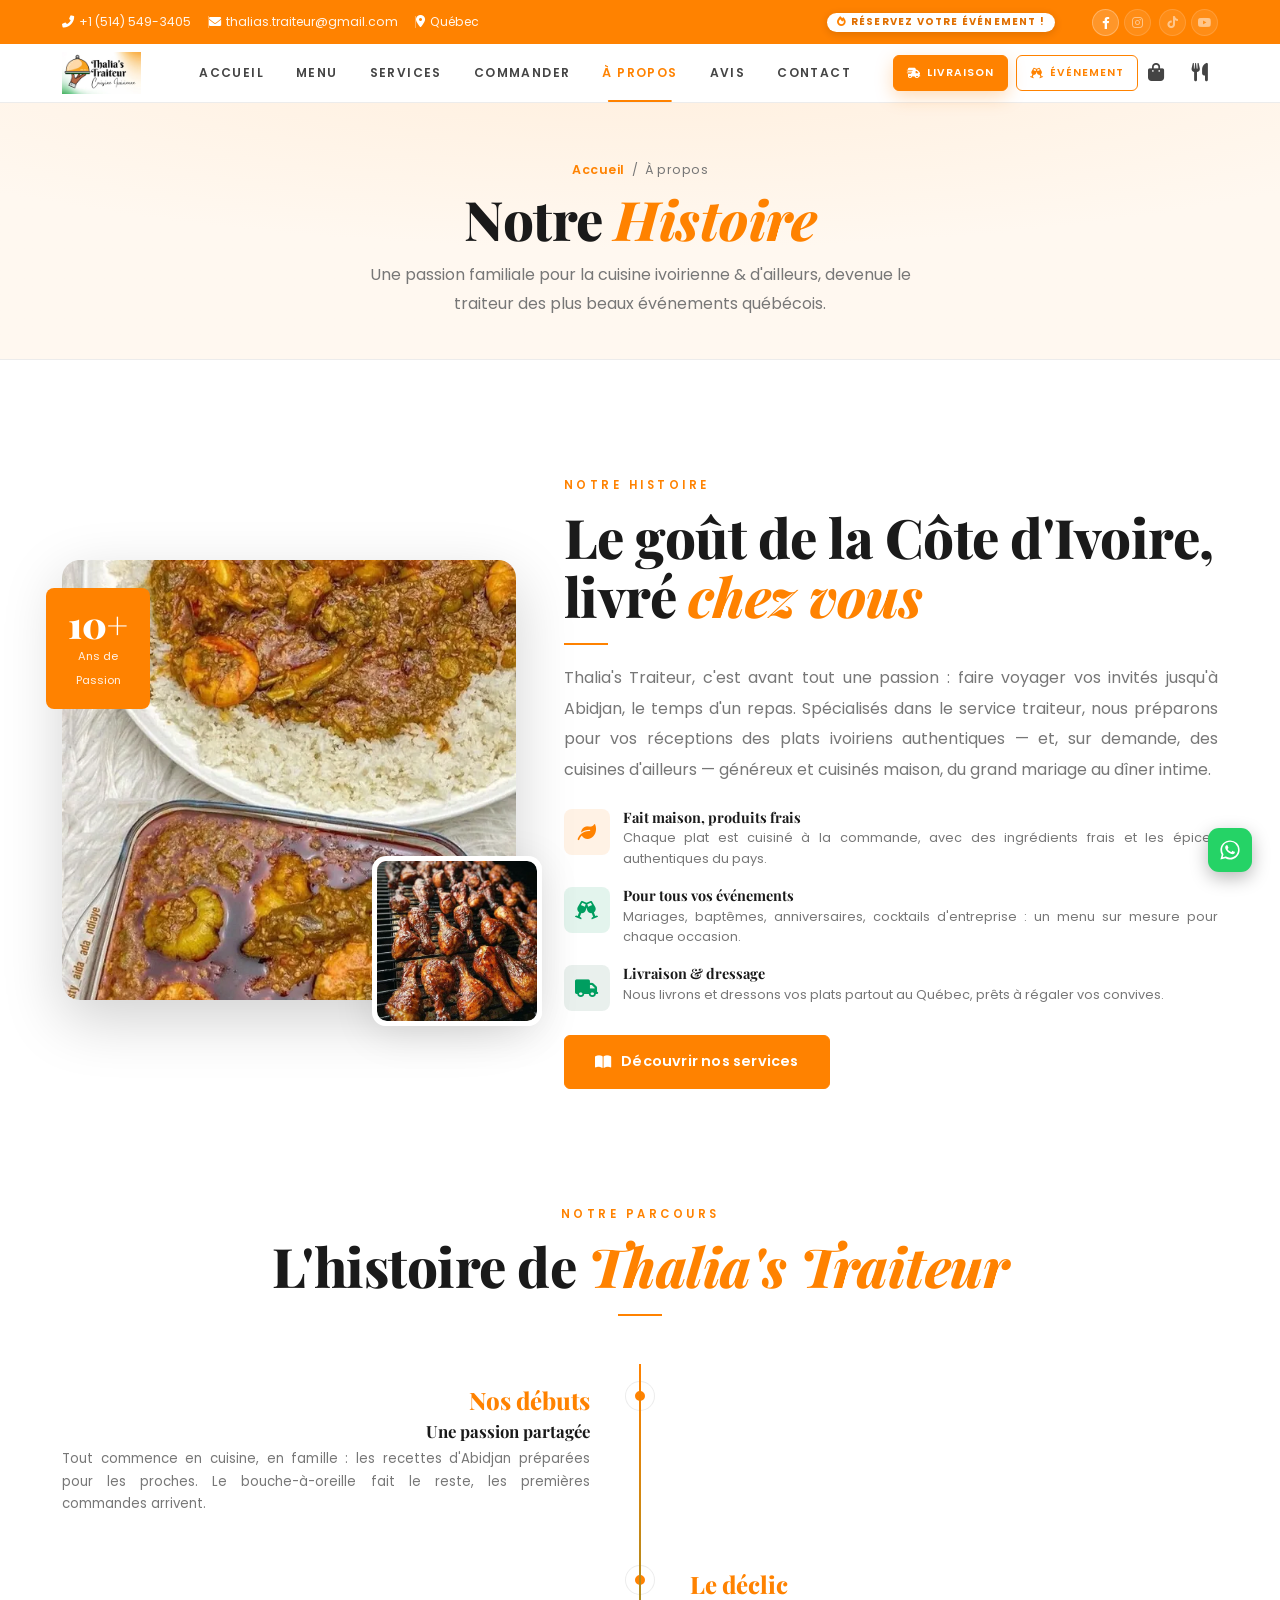
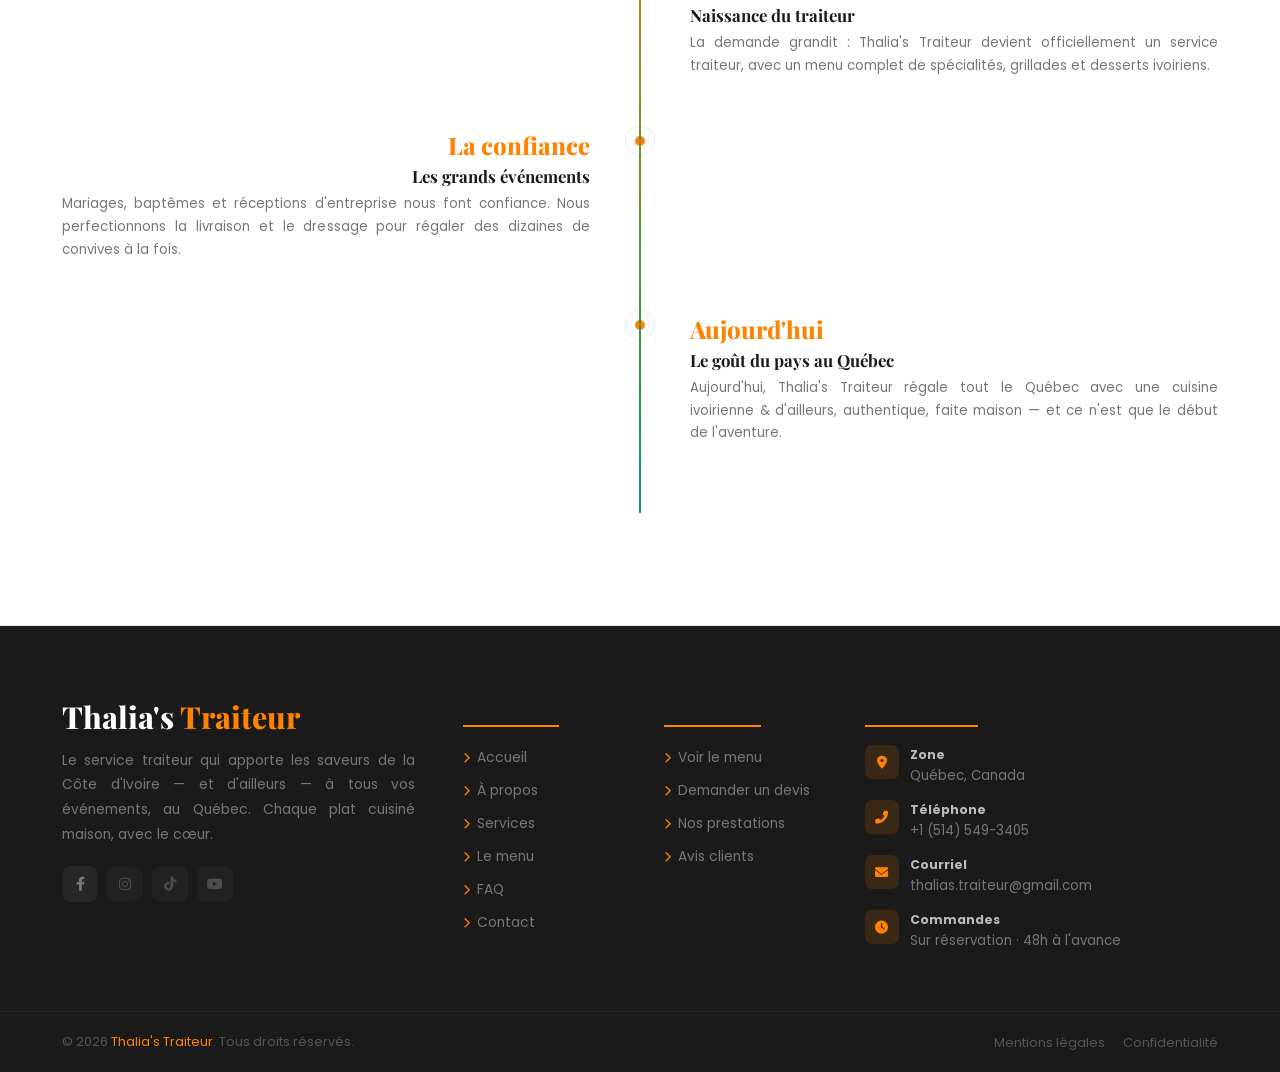
==== ThaliasTraiteur/apropos.html @ ad412814 "Initial commit: site Thalia's Traiteur Co-Authored-By: Claude Sonnet 5 <noreply@anthropic.com>" ====
<!DOCTYPE html>
<html lang="fr-CA">

<head>
   <meta charset="UTF-8">
   <meta name="viewport" content="width=device-width, initial-scale=1">
   <meta name="author" content="Thalia's Traiteur">
   <meta name="description" content="L'histoire de Thalia's Traiteur : une passion familiale pour la cuisine ivoirienne, devenue service traiteur pour les événements au Québec.">
   <title>À propos — traiteur ivoirien au Québec | Thalia's Traiteur</title>
   <link rel="canonical" href="https://dovrom.github.io/ThaliasTraiteur/apropos.html" />
   <!-- Favicon + SEO / partage — og:url, og:image et canonical sont
        générées en absolu par tools/seo.py (SITE_URL). -->
   <link rel="icon" type="image/png" href="img/favicon.png" />
   <link rel="apple-touch-icon" href="img/favicon.png" />
   <meta name="robots" content="index, follow" />
   <meta name="theme-color" content="#ff8200" />
   <meta property="og:type" content="website" />
   <meta property="og:site_name" content="Thalia's Traiteur" />
   <meta property="og:locale" content="fr_CA" />
   <meta property="og:title" content="À propos — traiteur ivoirien au Québec | Thalia's Traiteur" />
   <meta property="og:description" content="L'histoire de Thalia's Traiteur : une passion familiale pour la cuisine ivoirienne, devenue service traiteur pour les événements au Québec." />
   <meta property="og:image" content="https://dovrom.github.io/ThaliasTraiteur/img/banner-img.webp" />
   <meta property="og:url" content="https://dovrom.github.io/ThaliasTraiteur/apropos.html" />
   <meta name="twitter:card" content="summary_large_image" />
   <meta name="twitter:title" content="À propos — traiteur ivoirien au Québec | Thalia's Traiteur" />
   <meta name="twitter:description" content="L'histoire de Thalia's Traiteur : une passion familiale pour la cuisine ivoirienne, devenue service traiteur pour les événements au Québec." />
   <meta name="twitter:image" content="https://dovrom.github.io/ThaliasTraiteur/img/banner-img.webp" />

   <script>(function(){try{var t=localStorage.getItem("tt-theme");if(t)document.documentElement.setAttribute("data-theme",t);}catch(e){}})();</script>
   <link rel="preconnect" href="https://fonts.googleapis.com" />
   <link rel="preconnect" href="https://fonts.gstatic.com" crossorigin />
   <link href="https://fonts.googleapis.com/css2?family=Playfair+Display:wght@400;700;900&family=Poppins:wght@300;400;500;600;700&family=Dancing+Script:wght@700&display=swap" rel="stylesheet" />
   <link href="css/bootstrap.min.css" rel="stylesheet" />
   <link rel="stylesheet" href="css/all.min.css?v=3919fcba" />
   <link rel="stylesheet" href="css/style.css" />
   <link rel="stylesheet" href="css/redesign.css" />
   <link rel="stylesheet" href="css/excellence.css" />
   <link rel="stylesheet" href="css/sweetalert2.min.css" />
</head>

<body>
   <div id="topbar">
      <div class="container">
         <div class="d-flex justify-content-between align-items-center flex-wrap gap-2">
            <div class="top-contact d-flex flex-wrap">
               <span><i class="fas fa-phone-alt"></i><a href="tel:+15145493405" class="tt-tel">+1 (514) 549-3405</a></span>
               <span><i class="fas fa-envelope"></i>thalias.traiteur@gmail.com</span>
               <span><i class="fas fa-map-marker-alt"></i>Québec</span>
            </div>
            <div class="d-flex align-items-center gap-3">
               <span class="ttag"><i class="fas fa-fire me-1"></i>Réservez votre événement !</span>
               <div class="tsoc">
                  <a href="https://www.facebook.com/Thaliastraiteur" target="_blank" rel="noopener"><i class="fab fa-facebook-f"></i></a><a href="#" class="soc-soon" title="Bientôt" onclick="return false;"><i class="fab fa-instagram"></i></a>
                  <a href="#" class="soc-soon" title="Bientôt" onclick="return false;"><i class="fab fa-tiktok"></i></a><a href="#" class="soc-soon" title="Bientôt" onclick="return false;"><i class="fab fa-youtube"></i></a>
               </div>
            </div>
         </div>
      </div>
   </div>
   <nav class="navbar navbar-expand-lg" id="nav">
      <div class="container">
         <a class="navbar-brand" href="index.html">
            <img decoding="async" fetchpriority="high" src="img/logo.webp" alt="Thalia's Traiteur - Cuisine ivoirienne & du monde" class="blogo-img" />
         </a>
         <div class="nav-actions d-flex align-items-center gap-2 order-lg-last">
            <button class="tt-cart-btn" data-cart-toggle type="button" title="Mon panier" aria-label="Mon panier"><i class="fas fa-shopping-bag"></i><span class="tt-cart-count">0</span></button>
            <button id="themeToggle" class="tt-theme-btn" type="button" title="Changer de thème" aria-label="Changer de thème"><i class="fas fa-palette"></i></button>
            <button class="navbar-toggler border-0 d-lg-none" type="button" data-bs-toggle="collapse" data-bs-target="#navmenu" aria-label="Ouvrir le menu"><i class="fas fa-bars"></i></button>
         </div>
         <div class="collapse navbar-collapse order-lg-2" id="navmenu">
            <ul class="navbar-nav mx-auto">
               <li class="nav-item"><a class="nav-link" href="index.html#hero">Accueil</a></li>
               <li class="nav-item"><a class="nav-link" href="menu.html">Menu</a></li>
               <li class="nav-item"><a class="nav-link" href="services.html">Services</a></li>
               <li class="nav-item"><a class="nav-link" href="commander.html">Commander</a></li>
               <li class="nav-item"><a class="nav-link active" href="apropos.html">À propos</a></li>
               <li class="nav-item"><a class="nav-link" href="avis.html">Avis</a></li>
               <li class="nav-item"><a class="nav-link" href="contact.html">Contact</a></li>
            </ul>
            <div class="nav-orders">
               <a href="menu.html" class="nav-ord nav-ord--liv" data-set-order="livraison" title="Commander pour livraison"><i class="fas fa-truck-fast"></i>Livraison</a>
               <a href="menu.html" class="nav-ord nav-ord--evt" data-set-order="evenement" title="Commander pour un événement"><i class="fas fa-champagne-glasses"></i>Événement</a>
            </div>
         </div>
      </div>
   </nav>

   <section class="pagehero"><div class="container"><div class="crumb"><a href="index.html">Accueil</a> &nbsp;/&nbsp; À propos</div><h1>Notre <span>Histoire</span></h1><p>Une passion familiale pour la cuisine ivoirienne & d'ailleurs, devenue le traiteur des plus beaux événements québécois.</p></div></section>

   <section>
      <div class="container">
         <div class="row align-items-center g-5">
            <div class="col-lg-5">
               <div class="astack">
                  <div class="aexp"><span class="anum">10+</span><small>Ans de<br />Passion</small></div>
                  <div class="amain"><img loading="lazy" decoding="async" src="img/about1.webp" alt="Thalia's Traiteur" /></div>
                  <div class="asm"><img loading="lazy" decoding="async" src="img/about2.webp" alt="" /></div>
               </div>
            </div>
            <div class="col-lg-7">
               <span class="slbl">Notre Histoire</span>
               <h2 class="stitle text-start">Le goût de la Côte d'Ivoire,<br />livré <span>chez vous</span></h2>
               <div class="sline lft"></div>
               <p class="sdesc mb-4">Thalia's Traiteur, c'est avant tout une passion : faire voyager vos invités jusqu'à Abidjan, le temps d'un repas. Spécialisés dans le service traiteur, nous préparons pour vos réceptions des plats ivoiriens authentiques — et, sur demande, des cuisines d'ailleurs — généreux et cuisinés maison, du grand mariage au dîner intime.</p>
               <div class="mb-4">
                  <div class="fti"><div class="ftico r"><i class="fas fa-leaf"></i></div><div><h6>Fait maison, produits frais</h6><p>Chaque plat est cuisiné à la commande, avec des ingrédients frais et les épices authentiques du pays.</p></div></div>
                  <div class="fti"><div class="ftico y"><i class="fas fa-champagne-glasses"></i></div><div><h6>Pour tous vos événements</h6><p>Mariages, baptêmes, anniversaires, cocktails d'entreprise : un menu sur mesure pour chaque occasion.</p></div></div>
                  <div class="fti"><div class="ftico g"><i class="fas fa-truck"></i></div><div><h6>Livraison & dressage</h6><p>Nous livrons et dressons vos plats partout au Québec, prêts à régaler vos convives.</p></div></div>
               </div>
               <a href="services.html" class="btn-red"><i class="fas fa-book-open"></i>Découvrir nos services</a>
            </div>
         </div>
      </div>
   </section>
   <section style="padding-top:0;">
      <div class="container">
         <div class="text-center mb-5"><span class="slbl">Notre Parcours</span><h2 class="stitle">L'histoire de <span>Thalia's Traiteur</span></h2><div class="sline"></div></div>
         <div class="timeline">
            <div class="tli">
               <div class="tl-left"><div class="tlyear">Nos débuts</div><h5>Une passion partagée</h5><p>Tout commence en cuisine, en famille : les recettes d'Abidjan préparées pour les proches. Le bouche-à-oreille fait le reste, les premières commandes arrivent.</p></div>
               <div class="tl-center"><div class="tldot"></div></div>
               <div class="tl-right"><div class="tlyear">Nos débuts</div><h5>Une passion partagée</h5><p>Tout commence en cuisine, en famille : les recettes d'Abidjan préparées pour les proches. Le bouche-à-oreille fait le reste, les premières commandes arrivent.</p></div>
            </div>
            <div class="tli">
               <div class="tl-left"><div class="tlyear">Le déclic</div><h5>Naissance du traiteur</h5><p>La demande grandit : Thalia's Traiteur devient officiellement un service traiteur, avec un menu complet de spécialités, grillades et desserts ivoiriens.</p></div>
               <div class="tl-center"><div class="tldot"></div></div>
               <div class="tl-right"><div class="tlyear">Le déclic</div><h5>Naissance du traiteur</h5><p>La demande grandit : Thalia's Traiteur devient officiellement un service traiteur, avec un menu complet de spécialités, grillades et desserts ivoiriens.</p></div>
            </div>
            <div class="tli">
               <div class="tl-left"><div class="tlyear">La confiance</div><h5>Les grands événements</h5><p>Mariages, baptêmes et réceptions d'entreprise nous font confiance. Nous perfectionnons la livraison et le dressage pour régaler des dizaines de convives à la fois.</p></div>
               <div class="tl-center"><div class="tldot"></div></div>
               <div class="tl-right"><div class="tlyear">La confiance</div><h5>Les grands événements</h5><p>Mariages, baptêmes et réceptions d'entreprise nous font confiance. Nous perfectionnons la livraison et le dressage pour régaler des dizaines de convives à la fois.</p></div>
            </div>
            <div class="tli">
               <div class="tl-left"><div class="tlyear">Aujourd'hui</div><h5>Le goût du pays au Québec</h5><p>Aujourd'hui, Thalia's Traiteur régale tout le Québec avec une cuisine ivoirienne & d'ailleurs, authentique, faite maison — et ce n'est que le début de l'aventure.</p></div>
               <div class="tl-center"><div class="tldot"></div></div>
               <div class="tl-right"><div class="tlyear">Aujourd'hui</div><h5>Le goût du pays au Québec</h5><p>Aujourd'hui, Thalia's Traiteur régale tout le Québec avec une cuisine ivoirienne & d'ailleurs, authentique, faite maison — et ce n'est que le début de l'aventure.</p></div>
            </div>
         </div>
      </div>
   </section>


   <footer>
      <div class="container">
         <div class="row g-5">
            <div class="col-lg-4">
               <div class="fnm">Thalia's<span> Traiteur</span></div>
               <p class="fdesc">Le service traiteur qui apporte les saveurs de la Côte d'Ivoire &mdash; et d'ailleurs &mdash; à tous vos événements, au Québec. Chaque plat cuisiné maison, avec le cœur.</p>
               <div class="fsoc">
                  <a href="https://www.facebook.com/Thaliastraiteur" target="_blank" rel="noopener"><i class="fab fa-facebook-f"></i></a>
                  <a href="#" class="soc-soon" title="Bientôt" onclick="return false;"><i class="fab fa-instagram"></i></a>
                  <a href="#" class="soc-soon" title="Bientôt" onclick="return false;"><i class="fab fa-tiktok"></i></a>
                  <a href="#" class="soc-soon" title="Bientôt" onclick="return false;"><i class="fab fa-youtube"></i></a>
               </div>
            </div>
            <div class="col-sm-6 col-lg-2">
               <div class="ftit">Navigation</div>
               <ul class="flinks ps-0">
                  <li><a href="index.html"><i class="fas fa-chevron-right"></i>Accueil</a></li>
                  <li><a href="apropos.html"><i class="fas fa-chevron-right"></i>À propos</a></li>
                  <li><a href="services.html"><i class="fas fa-chevron-right"></i>Services</a></li>
                  <li><a href="menu.html"><i class="fas fa-chevron-right"></i>Le menu</a></li>
                  <li><a href="faq.html"><i class="fas fa-chevron-right"></i>FAQ</a></li>
                  <li><a href="contact.html"><i class="fas fa-chevron-right"></i>Contact</a></li>
               </ul>
            </div>
            <div class="col-sm-6 col-lg-2">
               <div class="ftit">Commander</div>
               <ul class="flinks ps-0">
                  <li><a href="menu.html"><i class="fas fa-chevron-right"></i>Voir le menu</a></li>
                  <li><a href="commander.html"><i class="fas fa-chevron-right"></i>Demander un devis</a></li>
                  <li><a href="services.html"><i class="fas fa-chevron-right"></i>Nos prestations</a></li>
                  <li><a href="avis.html"><i class="fas fa-chevron-right"></i>Avis clients</a></li>
               </ul>
            </div>
            <div class="col-lg-4">
               <div class="ftit">Nous joindre</div>
               <div class="fci"><div class="fciico"><i class="fas fa-map-marker-alt"></i></div><div class="fciinfo"><strong>Zone</strong>Québec, Canada</div></div>
               <div class="fci"><div class="fciico"><i class="fas fa-phone-alt"></i></div><div class="fciinfo"><strong>Téléphone</strong><a href="tel:+15145493405" class="tt-tel">+1 (514) 549-3405</a></div></div>
               <div class="fci"><div class="fciico"><i class="fas fa-envelope"></i></div><div class="fciinfo"><strong>Courriel</strong>thalias.traiteur@gmail.com</div></div>
               <div class="fci"><div class="fciico"><i class="fas fa-clock"></i></div><div class="fciinfo"><strong>Commandes</strong>Sur réservation · 48h à l'avance</div></div>
            </div>
         </div>
      </div>
      <div class="fbot">
         <div class="container">
            <div class="d-flex justify-content-between align-items-center flex-wrap gap-2">
               <p>&copy; 2026 <span>Thalia's Traiteur</span>. Tous droits réservés.</p>
               <div><a href="mentions-legales.html">Mentions légales</a><a href="confidentialite.html">Confidentialité</a><!-- <a href="credits.html">Crédits photos</a> --></div>
            </div>
         </div>
      </div>
   </footer>

   <script src="js/config.js"></script>
   <script src="js/tt-mail.js"></script>
   <script src="js/analytics.js"></script>
   <script src="js/tt-widgets.js"></script>
   <script src="js/sweetalert2.min.js"></script>
   <script src="js/tt-alerts.js"></script>
   <script src="js/jquery-3.7.1.min.js"></script>
   <script src="js/bootstrap.bundle.min.js"></script>
   <script src="js/order-type.js"></script>
   <script src="js/cart.js"></script>
   <script src="js/theme-switch.js"></script>
   <button id="btt" onclick="window.scrollTo({top:0,behavior:'smooth'})" aria-label="Haut de page" title="Haut de page"><i class="fas fa-chevron-up"></i></button>
   <script>(function(){var b=document.getElementById("btt");if(b)window.addEventListener("scroll",function(){b.classList.toggle("show",window.scrollY>300);});})();</script>
</body>

</html>
---- ThaliasTraiteur/css/all.min.css ----
/* FontAwesome — subset auto-généré par tools/fa-subset.py (NE PAS éditer à la main) */
@font-face{font-family:"Font Awesome 6 Pro";font-style:normal;font-weight:900;font-display:swap;src:url(../webfonts/fa-solid-900.subset.woff2?v=3919fcba) format("woff2")}
@font-face{font-family:"Font Awesome 6 Pro";font-style:normal;font-weight:400;font-display:swap;src:url(../webfonts/fa-regular-400.subset.woff2?v=3919fcba) format("woff2")}
@font-face{font-family:"Font Awesome 6 Brands";font-style:normal;font-weight:400;font-display:swap;src:url(../webfonts/fa-brands-400.subset.woff2?v=3919fcba) format("woff2")}
.fa,.fas,.far,.fab,.fa-solid,.fa-regular,.fa-brands{-moz-osx-font-smoothing:grayscale;-webkit-font-smoothing:antialiased;display:var(--fa-display,inline-block);font-style:normal;font-variant:normal;line-height:1;text-rendering:auto}
.fas,.fa-solid{font-family:"Font Awesome 6 Pro";font-weight:900}
.far,.fa-regular{font-family:"Font Awesome 6 Pro";font-weight:400}
.fab,.fa-brands{font-family:"Font Awesome 6 Brands";font-weight:400}
.fa-fw{text-align:center;width:1.25em}.fa-lg{font-size:1.25em;line-height:.05em;vertical-align:-.075em}
.fa-2x{font-size:2em}.fa-3x{font-size:3em}
.fa-spin{animation:fa-spin 2s linear infinite}.fa-pulse{animation:fa-spin 1s steps(8) infinite}@keyframes fa-spin{from{transform:rotate(0)}to{transform:rotate(360deg)}}
.fa-arrow-left:before{content:"\f060"}
.fa-arrow-right:before{content:"\f061"}
.fa-bag-shopping:before{content:"\f290"}
.fa-bars:before{content:"\f0c9"}
.fa-basket-shopping:before{content:"\f291"}
.fa-bolt:before{content:"\f0e7"}
.fa-book-open:before{content:"\f518"}
.fa-bowl-hot:before{content:"\f823"}
.fa-briefcase:before{content:"\f0b1"}
.fa-cake-candles:before{content:"\f1fd"}
.fa-calendar-check:before{content:"\f274"}
.fa-calendar-day:before{content:"\f783"}
.fa-champagne-glasses:before{content:"\f79f"}
.fa-check:before{content:"\f00c"}
.fa-check-circle:before{content:"\f058"}
.fa-chevron-left:before{content:"\f053"}
.fa-chevron-right:before{content:"\f054"}
.fa-chevron-up:before{content:"\f077"}
.fa-circle:before{content:"\f111"}
.fa-circle-check:before{content:"\f058"}
.fa-circle-exclamation:before{content:"\f06a"}
.fa-clock:before{content:"\f017"}
.fa-envelope:before{content:"\f0e0"}
.fa-expand-alt:before{content:"\f424"}
.fa-facebook-f:before{content:"\f39e"}
.fa-file-signature:before{content:"\f573"}
.fa-fire:before{content:"\f06d"}
.fa-hand-pointer:before{content:"\f25a"}
.fa-heart:before{content:"\f004"}
.fa-ice-cream:before{content:"\f810"}
.fa-instagram:before{content:"\f16d"}
.fa-leaf:before{content:"\f06c"}
.fa-lightbulb:before{content:"\f0eb"}
.fa-location-dot:before{content:"\f3c5"}
.fa-lock:before{content:"\f023"}
.fa-map-location-dot:before{content:"\f5a0"}
.fa-map-marker-alt:before{content:"\f3c5"}
.fa-moon:before{content:"\f186"}
.fa-palette:before{content:"\f53f"}
.fa-paper-plane:before{content:"\f1d8"}
.fa-pepper-hot:before{content:"\f816"}
.fa-phone:before{content:"\f095"}
.fa-phone-alt:before{content:"\f879"}
.fa-plus:before{content:"\2b"}
.fa-ring:before{content:"\f70b"}
.fa-search:before{content:"\f002"}
.fa-shopping-bag:before{content:"\f290"}
.fa-shopping-cart:before{content:"\f07a"}
.fa-spinner:before{content:"\f110"}
.fa-star:before{content:"\f005"}
.fa-sun:before{content:"\f185"}
.fa-th-large:before{content:"\f009"}
.fa-tiktok:before{content:"\e07b"}
.fa-times:before{content:"\f00d"}
.fa-trash-can:before{content:"\f2ed"}
.fa-truck:before{content:"\f0d1"}
.fa-truck-fast:before{content:"\f48b"}
.fa-twitter:before{content:"\f099"}
.fa-users:before{content:"\f0c0"}
.fa-utensils:before{content:"\f2e7"}
.fa-youtube:before{content:"\f167"}
---- ThaliasTraiteur/css/style.css ----
/* ===================== THEMES =====================
   Switch theme by setting the attribute on <html>:
     <html data-theme="ivoire">  (default — Côte d'Ivoire flag)
     <html data-theme="classic"> (original Sarab red/amber)
   Every color below is a variable, so switching swaps the whole palette. */

:root,
:root[data-theme="ivoire"] {
  /* Ivorian flag: orange / white / green */
  --primary: #ff8200; /* flag orange */
  --primary-rgb: 255, 130, 0;
  --primary-dark: #e06e00; /* hover / gradient end */
  --primary-deep: #b35600; /* deep accent */
  --secondary: #009e60; /* flag green */
  --secondary-rgb: 0, 158, 96;
  --green: #009e60;
  --green-dark: #00623c;
  --dark: #1a1a1a;
  --darker: #0a3325; /* deep brand background */
  --darkest: #05231a;
  --cream: #fff8f0;
  --cream2: #fef0dc;
  --light: #f9f5f0;
  --shadow: 0 8px 40px rgba(0, 0, 0, 0.1);
  --shadow-lg: 0 20px 60px rgba(0, 0, 0, 0.18);
  /* neutral surface/text tokens (light) */
  --bg: #ffffff;
  --surface: #ffffff;
  --surface-2: #f7f4ef;
  --border: #ececec;
  --text: #444444;
  --text-muted: #777777;
  --text-faint: #b3b3b3;
  --heading: #1a1a1a;
}

:root[data-theme="classic"] {
  /* Original Sarab template: red / amber / green */
  --primary: #e8281a;
  --primary-rgb: 232, 40, 26;
  --primary-dark: #c01e12;
  --primary-deep: #8b0000;
  --secondary: #f6a623;
  --secondary-rgb: 246, 166, 35;
  --green: #2d6a4f;
  --green-dark: #1a4a35;
  --dark: #1a1a1a;
  --darker: #2d0000;
  --darkest: #1a0000;
  --cream: #fff8f0;
  --cream2: #fef0dc;
  --light: #f9f5f0;
}
:root[data-theme="dark"] {
  /* Ivorian flag accents kept */
  --primary: #ff8200;
  --primary-rgb: 255, 130, 0;
  --primary-dark: #e06e00;
  --primary-deep: #b35600;
  --secondary: #009e60;
  --secondary-rgb: 0, 158, 96;
  --green: #009e60;
  --green-dark: #00623c;
  /* shadcn/ui dark neutrals (warm-tinted where the light theme is cream/orange) */
  --bg: #0a0906;
  --surface: #18160f;
  --surface-2: #24201a;
  --border: #2c2820;
  --text: #e7e3dc;
  --text-muted: #a8a196;
  --text-faint: #746e63;
  --heading: #fafafa;
  --dark: #18160f;
  --cream: #17130c; /* warm equiv of #fff8f0 */
  --cream2: #241b11; /* warm equiv of #fef0dc */
  --light: #1c1710; /* warm equiv of #f9f5f0 */
  --shadow: 0 8px 40px rgba(0, 0, 0, 0.5);
  --shadow-lg: 0 20px 60px rgba(0, 0, 0, 0.65);
}
* {
  margin: 0;
  padding: 0;
  box-sizing: border-box;
}
html {
  scroll-behavior: smooth;
}
body {
  font-family: "Poppins", sans-serif;
  color: var(--text);
  background: var(--bg);
  overflow-x: hidden;
}
h1,
h2,
h3,
h4,
h5 {
  font-family: "Playfair Display", serif;
  color: var(--heading);
}
a {
  text-decoration: none;
  transition: all 0.3s;
}
img {
  max-width: 100%;
}
::-webkit-scrollbar {
  width: 5px;
}
::-webkit-scrollbar-thumb {
  background: var(--primary);
  border-radius: 10px;
}

/* ===================== TOP BAR ===================== */
#topbar {
  background: #111;
  padding: 8px 0;
  font-size: 0.82rem;
}
#topbar span {
  color: #aaa;
  margin-right: 16px;
}
#topbar span i {
  color: var(--secondary);
  margin-right: 5px;
}
#topbar .tsoc a {
  width: 27px;
  height: 27px;
  border-radius: 50%;
  background: rgba(255, 255, 255, 0.08);
  display: inline-flex;
  align-items: center;
  justify-content: center;
  color: #bbb;
  font-size: 0.75rem;
  margin-left: 5px;
  transition: 0.3s;
}
#topbar .tsoc a:hover {
  background: var(--primary);
  color: #fff;
}
.ttag {
  background: var(--primary);
  color: #fff;
  padding: 2px 10px;
  border-radius: 20px;
  font-size: 0.7rem;
  font-weight: 600;
  text-transform: uppercase;
}

/* ===================== NAVBAR ===================== */
#nav {
  background: var(--surface);
  position: sticky;
  top: 0;
  z-index: 990;
  box-shadow: 0 2px 20px rgba(0, 0, 0, 0.07);
  transition: 0.4s;
}
#nav.scrolled {
  box-shadow: 0 4px 30px rgba(0, 0, 0, 0.14);
}
.navbar-brand {
  padding-top: 0;
  padding-bottom: 0;
}
.blogo-img {
  height: 58px;
  width: auto;
  max-width: 100%;
  display: block;
  object-fit: contain;
  transition: height 0.4s;
}
#nav.scrolled .blogo-img {
  height: 48px;
}
@media (max-width: 575.98px) {
  .blogo-img {
    height: 46px;
  }
}
.navbar-nav .nav-link {
  font-size: 0.87rem;
  font-weight: 500;
  color: var(--text) !important;
  padding: 26px 13px !important;
  position: relative;
}
.navbar-nav .nav-link::after {
  content: "";
  position: absolute;
  bottom: 0;
  left: 50%;
  transform: translateX(-50%);
  width: 0;
  height: 3px;
  background: var(--primary);
  border-radius: 3px 3px 0 0;
  transition: 0.3s;
}
.navbar-nav .nav-link:hover::after,
.navbar-nav .nav-link.active::after {
  width: 55%;
}
.navbar-nav .nav-link:hover {
  color: var(--primary) !important;
}
/* FIX 1 â€” Search btn in navbar */
#navSearchBtn {
  background: none;
  border: none;
  cursor: pointer;
  color: var(--text-muted);
  font-size: 1rem;
  padding: 8px 10px;
  border-radius: 8px;
  transition: 0.3s;
}
#navSearchBtn:hover {
  background: rgba(var(--primary-rgb), 0.08);
  color: var(--primary);
}
.nav-cta {
  background: linear-gradient(135deg, var(--primary), var(--primary-dark));
  color: #fff !important;
  border-radius: 8px;
  padding: 10px 20px !important;
  font-size: 0.84rem !important;
  font-weight: 600 !important;
  box-shadow: 0 4px 15px rgba(var(--primary-rgb), 0.3);
  margin-left: 6px;
}
.nav-cta::after {
  display: none !important;
}
.nav-cta:hover {
  transform: translateY(-2px);
  box-shadow: 0 8px 22px rgba(var(--primary-rgb), 0.4);
}

/* ===================== SECTION COMMONS ===================== */
section {
  padding: 88px 0;
}
.slbl {
  font-family: "Dancing Script", cursive;
  font-size: 1.35rem;
  color: var(--primary);
  display: block;
  margin-bottom: 4px;
}
.stitle {
  font-size: clamp(1.9rem, 4vw, 2.7rem);
  font-weight: 900;
  line-height: 1.2;
  margin-bottom: 12px;
}
.stitle span {
  color: var(--primary);
}
.sline {
  width: 58px;
  height: 4px;
  border-radius: 4px;
  background: linear-gradient(90deg, var(--primary), var(--secondary));
  margin: 0 auto 12px;
}
.sline.lft {
  margin-left: 0;
}
.sdesc {
  color: var(--text-muted);
  font-size: 0.93rem;
  line-height: 1.8;
}
.btn-red {
  background: linear-gradient(135deg, var(--primary), var(--primary-dark));
  color: #fff;
  border: none;
  border-radius: 50px;
  padding: 14px 32px;
  font-weight: 600;
  font-size: 0.93rem;
  box-shadow: 0 8px 24px rgba(var(--primary-rgb), 0.35);
  transition: 0.3s;
  display: inline-flex;
  align-items: center;
  gap: 9px;
  cursor: pointer;
  font-family: "Poppins", sans-serif;
}
.btn-red:hover {
  transform: translateY(-3px);
  box-shadow: 0 14px 34px rgba(var(--primary-rgb), 0.45);
  color: #fff;
}

/* ===================== HERO ===================== */
#hero {
  background: var(--cream);
  min-height: 92vh;
  display: flex;
  align-items: center;
  position: relative;
  overflow: hidden;
}
.hbgtxt {
  position: absolute;
  top: 50%;
  left: 50%;
  transform: translate(-50%, -50%);
  font-size: 22vw;
  font-weight: 900;
  font-family: "Playfair Display", serif;
  color: rgba(0, 0, 0, 0.04);
  pointer-events: none;
  white-space: nowrap;
}
.hs {
  position: absolute;
  border-radius: 50%;
}
.hs1 {
  width: 480px;
  height: 480px;
  background: radial-gradient(circle, rgba(var(--primary-rgb), 0.07), transparent 70%);
  top: -90px;
  right: -80px;
  animation: fsh 8s ease-in-out infinite;
}
.hs2 {
  width: 280px;
  height: 280px;
  background: radial-gradient(
    circle,
    rgba(var(--secondary-rgb), 0.09),
    transparent 70%
  );
  bottom: -50px;
  left: 8%;
  animation: fsh 10s ease-in-out infinite reverse;
}
@keyframes fsh {
  0%,
  100% {
    transform: translateY(0);
  }
  50% {
    transform: translateY(-28px);
  }
}
.hbadge {
  display: inline-flex;
  align-items: center;
  gap: 8px;
  background: var(--surface);
  border-radius: 30px;
  padding: 6px 16px 6px 6px;
  box-shadow: 0 4px 20px rgba(0, 0, 0, 0.1);
  margin-bottom: 22px;
}
.hbadge .hbi {
  width: 30px;
  height: 30px;
  border-radius: 50%;
  background: linear-gradient(135deg, var(--primary), var(--secondary));
  display: flex;
  align-items: center;
  justify-content: center;
  color: #fff;
  font-size: 0.78rem;
}
.hbadge span {
  font-size: 0.76rem;
  font-weight: 600;
  color: var(--heading);
}
.htitle {
  font-size: clamp(2.7rem, 6vw, 4.8rem);
  font-weight: 900;
  line-height: 1.1;
  margin-bottom: 18px;
}
.htitle .hl {
  color: var(--primary);
  position: relative;
  display: inline-block;
}
.htitle .hl::before {
  content: "";
  position: absolute;
  bottom: 2px;
  left: 0;
  right: 0;
  height: 7px;
  background: rgba(var(--primary-rgb), 0.14);
  border-radius: 4px;
  z-index: -1;
}
.hdesc {
  font-size: 1rem;
  color: var(--text-muted);
  line-height: 1.8;
  max-width: 470px;
  margin-bottom: 30px;
}
/* FIX 2 â€” Video play button */
.btn-play {
  display: inline-flex;
  align-items: center;
  gap: 12px;
  color: var(--heading);
  font-weight: 600;
  font-size: 0.9rem;
  padding: 10px 16px;
  transition: 0.3s;
  cursor: pointer;
}
.btn-play .pico {
  width: 48px;
  height: 48px;
  border-radius: 50%;
  background: var(--surface);
  display: flex;
  align-items: center;
  justify-content: center;
  box-shadow: 0 6px 20px rgba(0, 0, 0, 0.12);
  color: var(--primary);
  font-size: 0.95rem;
  transition: 0.3s;
  flex-shrink: 0;
}
.btn-play:hover .pico {
  background: var(--primary);
  color: #fff;
  transform: scale(1.1);
}
.btn-play:hover {
  color: var(--primary);
}
.hstats {
  display: flex;
  gap: 20px;
  flex-wrap: wrap;
  margin-top: 32px;
}
.hstat .snum {
  font-family: "Playfair Display", serif;
  font-size: 1.9rem;
  font-weight: 900;
  color: var(--heading);
  display: block;
  line-height: 1;
}
.hstat .snum em {
  color: var(--primary);
  font-style: normal;
}
.hstat small {
  font-size: 0.7rem;
  color: var(--text-faint);
  text-transform: uppercase;
  letter-spacing: 1px;
}
.sdiv {
  width: 1px;
  background: var(--border);
  height: 38px;
  align-self: center;
}
.hcircle {
  width: 480px;
  height: 480px;
  border-radius: 50%;
  background: radial-gradient(circle at 40% 40%, #fff8f0, #ffe5c8);
  display: flex;
  align-items: center;
  justify-content: center;
  margin: 0 auto;
  position: relative;
  box-shadow: 0 28px 76px rgba(var(--primary-rgb), 0.14);
}
.hcircle img {
  width: 90%;
  height: 90%;
  object-fit: cover;
  border-radius: 50%;
}
.fcard {
  position: absolute;
  background: var(--surface);
  border-radius: 11px;
  padding: 10px 15px;
  box-shadow: var(--shadow);
  display: flex;
  align-items: center;
  gap: 9px;
}
.fcard.fc1 {
  top: 55px;
  left: -15px;
  animation: fltc 4s ease-in-out infinite;
}
.fcard.fc2 {
  bottom: 75px;
  right: -25px;
  animation: fltc 4s ease-in-out infinite 1.5s;
}
.fcard.fc3 {
  top: 38%;
  right: -45px;
  animation: fltc 4s ease-in-out infinite 0.8s;
}
@keyframes fltc {
  0%,
  100% {
    transform: translateY(0);
  }
  50% {
    transform: translateY(-9px);
  }
}
.fcoi {
  width: 34px;
  height: 34px;
  border-radius: 8px;
  display: flex;
  align-items: center;
  justify-content: center;
  font-size: 0.95rem;
}
.fcoi.r {
  background: rgba(var(--primary-rgb), 0.11);
  color: var(--primary);
}
.fcoi.y {
  background: rgba(var(--secondary-rgb), 0.14);
  color: var(--secondary);
}
.fcoi.g {
  background: rgba(45, 106, 79, 0.11);
  color: var(--green);
}
.fcnum {
  font-weight: 700;
  font-size: 0.92rem;
  color: var(--heading);
  display: block;
  line-height: 1;
}
.fcsm {
  font-size: 0.66rem;
  color: var(--text-muted);
}

/* ===================== MARQUEE ===================== */
.mqsec {
  background: var(--primary);
  padding: 13px 0;
  overflow: hidden;
}
.mqtrack {
  display: flex;
  gap: 38px;
  white-space: nowrap;
  animation: mqrun 22s linear infinite;
}
.mqitem {
  display: inline-flex;
  align-items: center;
  gap: 10px;
  color: #fff;
  font-size: 0.86rem;
  font-weight: 500;
}
.mqitem i {
  color: rgba(255, 255, 255, 0.55);
  font-size: 0.55rem;
}
@keyframes mqrun {
  from {
    transform: translateX(0);
  }
  to {
    transform: translateX(-50%);
  }
}

/* ===================== CATEGORY ===================== */
#category {
  background: var(--cream);
}
.catcard {
  background: var(--surface);
  border-radius: 15px;
  padding: 22px 14px;
  text-align: center;
  cursor: pointer;
  transition: 0.4s;
  box-shadow: 0 4px 18px rgba(0, 0, 0, 0.06);
  border: 2px solid transparent;
}
.catcard:hover,
.catcard.active {
  transform: translateY(-7px);
  box-shadow: 0 14px 38px rgba(var(--primary-rgb), 0.14);
  border-color: var(--primary);
}
.catimg {
  width: 86px;
  height: 86px;
  border-radius: 50%;
  object-fit: cover;
  margin: 0 auto 12px;
  display: block;
  transition: 0.4s;
}
.catcard:hover .catimg {
  transform: scale(1.1) rotate(-4deg);
}
.catnm {
  font-size: 0.86rem;
  font-weight: 600;
  color: var(--heading);
  margin-bottom: 3px;
}
.catct {
  font-size: 0.73rem;
  color: var(--text-faint);
}

/* ===================== ABOUT ===================== */
#about {
  background: var(--surface);
}
.astack {
  position: relative;
}
.amain {
  border-radius: 18px;
  overflow: hidden;
  box-shadow: var(--shadow-lg);
}
.amain img {
  width: 100%;
  height: 440px;
  object-fit: cover;
  display: block;
}
.asm {
  position: absolute;
  bottom: -26px;
  right: -26px;
  width: 170px;
  height: 170px;
  border-radius: 14px;
  overflow: hidden;
  border: 5px solid #fff;
  box-shadow: var(--shadow);
}
.asm img {
  width: 100%;
  height: 100%;
  object-fit: cover;
}
.aexp {
  position: absolute;
  top: 28px;
  left: -16px;
  background: var(--primary);
  color: #fff;
  border-radius: 14px;
  padding: 18px 22px;
  text-align: center;
  box-shadow: 0 10px 28px rgba(var(--primary-rgb), 0.4);
}
.aexp .anum {
  font-family: "Playfair Display", serif;
  font-size: 2.3rem;
  font-weight: 900;
  line-height: 1;
  display: block;
}
.aexp small {
  font-size: 0.7rem;
  opacity: 0.9;
}
.fti {
  display: flex;
  align-items: flex-start;
  gap: 13px;
  margin-bottom: 18px;
}
.ftico {
  width: 46px;
  height: 46px;
  border-radius: 11px;
  flex-shrink: 0;
  display: flex;
  align-items: center;
  justify-content: center;
  font-size: 1.15rem;
  transition: 0.3s;
}
.ftico.r {
  background: rgba(var(--primary-rgb), 0.1);
  color: var(--primary);
}
.ftico.y {
  background: rgba(var(--secondary-rgb), 0.11);
  color: var(--secondary);
}
.ftico.g {
  background: rgba(45, 106, 79, 0.1);
  color: var(--green);
}
.fti:hover .ftico {
  transform: scale(1.1);
}
.fti h6 {
  font-size: 0.9rem;
  font-weight: 700;
  color: var(--heading);
  margin-bottom: 2px;
  font-family: "Poppins", sans-serif;
}
.fti p {
  font-size: 0.8rem;
  color: var(--text-muted);
  margin: 0;
  line-height: 1.6;
}

/* ===================== MENU ===================== */
#menu {
  background: var(--light);
}
/* FIX 3 â€” Filter buttons */
.filtbtn {
  border: 2px solid var(--border);
  background: var(--surface);
  border-radius: 50px;
  padding: 8px 20px;
  font-size: 0.84rem;
  font-weight: 600;
  color: var(--text-muted);
  cursor: pointer;
  transition: 0.3s;
  margin: 3px;
  font-family: "Poppins", sans-serif;
}
.filtbtn.active,
.filtbtn:hover {
  background: var(--primary);
  border-color: var(--primary);
  color: #fff;
  box-shadow: 0 5px 18px rgba(var(--primary-rgb), 0.24);
}
.mwrap {
  transition: 0.35s;
}
.mwrap.gone {
  display: none !important;
}
.mcard {
  background: var(--surface);
  border-radius: 18px;
  overflow: hidden;
  transition: 0.4s;
  box-shadow: 0 4px 22px rgba(0, 0, 0, 0.07);
  cursor: pointer;
}
.mcard:hover {
  transform: translateY(-9px);
  box-shadow: 0 18px 48px rgba(0, 0, 0, 0.13);
}
.mimg {
  position: relative;
  overflow: hidden;
  height: 215px;
  background: var(--cream2);
}
.mimg img {
  width: 100%;
  height: 100%;
  object-fit: cover;
  transition: 0.5s;
}
.mcard:hover .mimg img {
  transform: scale(1.09);
}
.mbdg {
  position: absolute;
  top: 13px;
  left: 13px;
  background: var(--primary);
  color: #fff;
  border-radius: 7px;
  padding: 3px 11px;
  font-size: 0.7rem;
  font-weight: 700;
}
.mbdg.new {
  background: var(--green);
}
.mbdg.hot {
  background: var(--secondary);
  color: var(--heading);
}
/* FIX 4 â€” Heart & Plus buttons stop propagation */
.mhrt {
  position: absolute;
  top: 13px;
  right: 13px;
  width: 33px;
  height: 33px;
  border-radius: 50%;
  background: var(--surface);
  display: flex;
  align-items: center;
  justify-content: center;
  color: #ccc;
  cursor: pointer;
  transition: 0.3s;
  box-shadow: 0 2px 9px rgba(0, 0, 0, 0.1);
}
.mhrt:hover {
  color: var(--primary);
  transform: scale(1.18);
}
.mbody {
  padding: 18px;
}
.mcat {
  font-size: 0.7rem;
  font-weight: 600;
  color: var(--secondary);
  text-transform: uppercase;
  letter-spacing: 1px;
  margin-bottom: 5px;
}
.mtit {
  font-size: 1.05rem;
  font-weight: 700;
  margin-bottom: 5px;
  font-family: "Playfair Display", serif;
}
.mdesc {
  font-size: 0.78rem;
  color: var(--text-muted);
  margin-bottom: 13px;
  line-height: 1.5;
}
.mfoot {
  display: flex;
  align-items: center;
  justify-content: space-between;
}
.mprice {
  font-size: 1.25rem;
  font-weight: 800;
  color: var(--primary);
  font-family: "Playfair Display", serif;
}
.mprice small {
  font-size: 0.72rem;
  font-weight: 400;
  color: var(--text-faint);
  text-decoration: line-through;
  margin-left: 5px;
}
.mstars {
  font-size: 0.73rem;
  color: var(--secondary);
}
/* FIX 4 â€” Plus button opens detail popup */
.madd {
  width: 36px;
  height: 36px;
  border-radius: 50%;
  background: linear-gradient(135deg, var(--primary), var(--primary-dark));
  border: none;
  color: #fff;
  font-size: 1rem;
  display: flex;
  align-items: center;
  justify-content: center;
  cursor: pointer;
  transition: 0.3s;
  box-shadow: 0 4px 11px rgba(var(--primary-rgb), 0.28);
}
.madd:hover {
  transform: scale(1.15) rotate(90deg);
}

/* ===================== SPECIAL OFFER ===================== */
#special {
  background: linear-gradient(135deg, var(--darkest) 0%, var(--darker) 100%);
  position: relative;
  overflow: hidden;
}
.spbg {
  position: absolute;
  inset: 0;
  pointer-events: none;
  opacity: 0.03;
  background: repeating-linear-gradient(
    45deg,
    #fff 0,
    #fff 1px,
    transparent 0,
    transparent 50%
  );
  background-size: 40px 40px;
}
.sptag {
  display: inline-block;
  background: var(--secondary);
  color: var(--heading);
  border-radius: 6px;
  padding: 4px 15px;
  font-size: 0.76rem;
  font-weight: 700;
  text-transform: uppercase;
  letter-spacing: 2px;
  margin-bottom: 14px;
}
.sptitle {
  font-size: clamp(2.3rem, 5vw, 3.8rem);
  font-weight: 900;
  color: #fff;
  line-height: 1.1;
}
.sptitle span {
  color: var(--secondary);
}
.spdesc {
  color: rgba(255, 255, 255, 0.62);
  margin: 18px 0;
  font-size: 0.93rem;
  line-height: 1.8;
}
.cdwrap {
  display: flex;
  gap: 14px;
  margin: 26px 0;
}
.cditem {
  text-align: center;
  background: rgba(255, 255, 255, 0.07);
  border: 1px solid rgba(255, 255, 255, 0.11);
  border-radius: 11px;
  padding: 13px 18px;
  min-width: 72px;
}
.cdnum {
  font-family: "Playfair Display", serif;
  font-size: 2.1rem;
  font-weight: 900;
  color: #fff;
  display: block;
  line-height: 1;
}
.cdlbl {
  font-size: 0.63rem;
  text-transform: uppercase;
  letter-spacing: 1px;
  color: rgba(255, 255, 255, 0.48);
  margin-top: 3px;
  display: block;
}
.spimgw {
  position: relative;
  text-align: center;
}
.spglow {
  position: absolute;
  top: 50%;
  left: 50%;
  transform: translate(-50%, -50%);
  width: 360px;
  height: 360px;
  border-radius: 50%;
  background: radial-gradient(
    circle,
    rgba(var(--secondary-rgb), 0.24),
    transparent 70%
  );
}
.spimgw img {
  position: relative;
  z-index: 2;
  width: 100%;
  max-width: 440px;
  filter: drop-shadow(0 28px 56px rgba(var(--secondary-rgb), 0.28));
  animation: fltimg 5s ease-in-out infinite;
}
@keyframes fltimg {
  0%,
  100% {
    transform: translateY(0);
  }
  50% {
    transform: translateY(-17px);
  }
}
.sppbdg {
  position: absolute;
  top: 18px;
  left: 18px;
  z-index: 3;
  background: var(--primary);
  color: #fff;
  width: 86px;
  height: 86px;
  border-radius: 50%;
  display: flex;
  flex-direction: column;
  align-items: center;
  justify-content: center;
  text-align: center;
  box-shadow: 0 8px 24px rgba(var(--primary-rgb), 0.5);
  animation: plsbdg 2.5s ease-in-out infinite;
}
@keyframes plsbdg {
  0%,
  100% {
    transform: scale(1);
  }
  50% {
    transform: scale(1.06);
    box-shadow: 0 12px 34px rgba(var(--primary-rgb), 0.7);
  }
}
.sppbdg .old {
  font-size: 0.68rem;
  text-decoration: line-through;
  opacity: 0.7;
}
.sppbdg .np {
  font-size: 1.25rem;
  font-weight: 900;
}

/* ===================== GALLERY ===================== */
#gallery {
  background: var(--light);
}
.ggrid {
  display: grid;
  grid-template-columns: repeat(3, 1fr);
  grid-template-rows: repeat(2, 215px);
  gap: 13px;
}
.gitem {
  border-radius: 14px;
  overflow: hidden;
  position: relative;
  cursor: pointer;
}
.gitem:first-child {
  grid-row: span 2;
}
.gitem img {
  width: 100%;
  height: 100%;
  object-fit: cover;
  transition: 0.5s;
}
.gitem:hover img {
  transform: scale(1.08);
}
.gover {
  position: absolute;
  inset: 0;
  background: linear-gradient(to top, rgba(0, 0, 0, 0.76), transparent 60%);
  opacity: 0;
  transition: 0.4s;
  display: flex;
  align-items: flex-end;
  padding: 18px;
}
.gitem:hover .gover {
  opacity: 1;
}
.gover span {
  color: #fff;
  font-weight: 600;
  font-size: 0.88rem;
}
.gover i {
  color: var(--secondary);
  margin-right: 5px;
}

/* ===================== HISTORY â€” FIX 8 ===================== */
#history {
  background: var(--cream);
}
.timeline {
  position: relative;
  padding: 18px 0;
}
.timeline::before {
  content: "";
  position: absolute;
  left: 50%;
  transform: translateX(-50%);
  width: 2px;
  background: linear-gradient(to bottom, var(--primary), var(--secondary));
  top: 0;
  bottom: 0;
}
/* Grid: left-col | dot-col | right-col */
.tli {
  display: grid;
  grid-template-columns: 1fr 36px 1fr;
  margin-bottom: 50px;
  align-items: start;
}
.tl-left {
  padding-right: 32px;
  text-align: right;
}
.tl-center {
  display: flex;
  justify-content: center;
  padding-top: 5px;
}
.tl-right {
  padding-left: 32px;
  text-align: left;
}
/* ODD â†’ show LEFT text, hide RIGHT */
.tli:nth-child(odd) .tl-right {
  visibility: hidden;
}
/* EVEN â†’ hide LEFT, show RIGHT */
.tli:nth-child(even) .tl-left {
  visibility: hidden;
}
.tldot {
  width: 18px;
  height: 18px;
  border-radius: 50%;
  background: var(--primary);
  border: 4px solid #fff;
  box-shadow: 0 0 0 3px rgba(var(--primary-rgb), 0.3);
  flex-shrink: 0;
}
.tlyear {
  font-family: "Dancing Script", cursive;
  color: var(--primary);
  font-size: 1.15rem;
  margin-bottom: 3px;
}
.tl-left h5,
.tl-right h5 {
  font-size: 1.05rem;
  font-weight: 700;
  margin-bottom: 7px;
  font-family: "Playfair Display", serif;
  color: var(--heading);
}
.tl-left p,
.tl-right p {
  font-size: 0.83rem;
  color: var(--text-muted);
  line-height: 1.7;
  margin: 0;
}
@media (max-width: 767px) {
  .timeline::before {
    left: 16px;
  }
  .tli {
    grid-template-columns: 32px 1fr;
    gap: 0;
  }
  .tl-left {
    display: none;
  }
  .tl-right {
    display: block !important;
    visibility: visible !important;
    padding-left: 18px;
    text-align: left;
  }
  .tl-center {
    padding-top: 5px;
  }
  .tli:nth-child(even) .tl-left {
    display: none;
  }
  .tli:nth-child(odd) .tl-right {
    visibility: visible !important;
  }
}

/* ===================== CHEFS ===================== */
#chefs {
  background: var(--surface);
}
.chcard {
  border-radius: 18px;
  overflow: hidden;
  background: var(--surface);
  transition: 0.4s;
  box-shadow: 0 4px 18px rgba(0, 0, 0, 0.07);
}
.chcard:hover {
  transform: translateY(-9px);
  box-shadow: var(--shadow-lg);
}
.chimg {
  position: relative;
  overflow: hidden;
  height: 268px;
  background: var(--cream2);
}
.chimg img {
  width: 100%;
  height: 100%;
  object-fit: cover;
  object-position: top;
  transition: 0.5s;
}
.chcard:hover .chimg img {
  transform: scale(1.05);
}
.chsoc {
  position: absolute;
  bottom: -50px;
  left: 0;
  right: 0;
  display: flex;
  justify-content: center;
  gap: 7px;
  transition: 0.4s;
  padding: 10px 0;
  background: linear-gradient(to top, rgba(0, 0, 0, 0.7), transparent);
}
.chcard:hover .chsoc {
  bottom: 0;
}
.chsoc a {
  width: 33px;
  height: 33px;
  border-radius: 50%;
  background: rgba(255, 255, 255, 0.2);
  display: flex;
  align-items: center;
  justify-content: center;
  color: #fff;
  font-size: 0.78rem;
  transition: 0.3s;
}
.chsoc a:hover {
  background: var(--primary);
}
.chbody {
  padding: 18px;
  text-align: center;
}
.chnm {
  font-size: 1.05rem;
  font-weight: 700;
  margin-bottom: 2px;
}
.chrole {
  font-size: 0.78rem;
  color: var(--primary);
  font-weight: 600;
  text-transform: uppercase;
  letter-spacing: 0.8px;
}
.chexp {
  font-size: 0.76rem;
  color: var(--text-faint);
  margin-top: 5px;
}

/* ===================== HOURS ===================== */
#hours {
  background: linear-gradient(135deg, var(--green), var(--green-dark));
  position: relative;
  overflow: hidden;
}
.hrsbg {
  position: absolute;
  inset: 0;
  opacity: 0.05;
  background: repeating-linear-gradient(
    45deg,
    #fff 0,
    #fff 1px,
    transparent 0,
    transparent 50%
  );
  background-size: 28px 28px;
}
.hrscard {
  background: rgba(255, 255, 255, 0.08);
  border: 1px solid rgba(255, 255, 255, 0.14);
  border-radius: 18px;
  padding: 28px;
}
.hrsrow {
  display: flex;
  justify-content: space-between;
  align-items: center;
  padding: 13px 0;
  border-bottom: 1px solid rgba(255, 255, 255, 0.09);
}
.hrsrow:last-child {
  border: none;
}
.hrsday {
  color: rgba(255, 255, 255, 0.78);
  font-size: 0.9rem;
  font-weight: 500;
}
.hrstime {
  color: #fff;
  font-weight: 700;
  font-size: 0.9rem;
}
.hdot {
  width: 7px;
  height: 7px;
  border-radius: 50%;
}
.hdot.on {
  background: #4ade80;
  box-shadow: 0 0 7px #4ade80;
}
.hdot.off {
  background: #ff6b6b;
}
.hrscta {
  background: var(--primary);
  border-radius: 18px;
  padding: 28px;
  text-align: center;
  box-shadow: 0 18px 48px rgba(var(--primary-rgb), 0.4);
}
.hrscta h4 {
  color: #fff;
  font-size: 1.4rem;
  font-weight: 800;
}
.hrscta p {
  color: rgba(255, 255, 255, 0.78);
  font-size: 0.86rem;
  margin: 9px 0 18px;
}
.btnw {
  background: var(--surface);
  color: var(--primary);
  border-radius: 50px;
  padding: 11px 28px;
  font-weight: 700;
  font-size: 0.88rem;
  display: inline-block;
  transition: 0.3s;
}
.btnw:hover {
  transform: translateY(-3px);
  box-shadow: 0 10px 24px rgba(0, 0, 0, 0.2);
  color: var(--primary);
}

/* ===================== TESTIMONIALS ===================== */
#testimonials {
  background: var(--surface);
}
.tescard {
  background: var(--cream);
  border-radius: 18px;
  padding: 28px;
  position: relative;
  overflow: hidden;
  transition: 0.4s;
}
.tescard:hover {
  transform: translateY(-5px);
  box-shadow: var(--shadow);
}
.tesq {
  position: absolute;
  top: 18px;
  right: 22px;
  font-size: 4.5rem;
  color: rgba(var(--primary-rgb), 0.07);
  font-family: "Playfair Display", serif;
  line-height: 1;
}
.tess {
  color: var(--secondary);
  font-size: 0.83rem;
  margin-bottom: 12px;
}
.testxt {
  font-size: 0.88rem;
  color: var(--text-muted);
  line-height: 1.8;
  margin-bottom: 18px;
}
.tesauth {
  display: flex;
  align-items: center;
  gap: 11px;
}
.tesauth img {
  width: 46px;
  height: 46px;
  border-radius: 50%;
  object-fit: cover;
  border: 3px solid var(--primary);
}
.tesnm {
  font-weight: 700;
  font-size: 0.88rem;
  color: var(--heading);
  margin-bottom: 1px;
  font-family: "Poppins", sans-serif;
}
.tesrl {
  font-size: 0.73rem;
  color: var(--text-faint);
}

/* ===================== RESERVATION â€” FIX 5 ===================== */
#reservation {
  background: var(--light);
}
.resico {
  width: 54px;
  height: 54px;
  border-radius: 13px;
  background: rgba(var(--primary-rgb), 0.1);
  display: flex;
  align-items: center;
  justify-content: center;
  color: var(--primary);
  font-size: 1.25rem;
  flex-shrink: 0;
}
.flbl {
  font-size: 0.83rem;
  font-weight: 600;
  color: var(--heading);
  margin-bottom: 5px;
  display: block;
}
.fctrl {
  width: 100%;
  border: 2px solid var(--border);
  border-radius: 9px;
  padding: 11px 15px;
  font-family: "Poppins", sans-serif;
  font-size: 0.88rem;
  outline: none;
  transition: 0.3s;
  color: var(--heading);
  background: var(--surface);
  appearance: auto;
}
.fctrl:focus {
  border-color: var(--primary);
}
.fcard {
  background: var(--surface);
  border-radius: 18px;
  padding: 32px;
  box-shadow: 0 6px 30px rgba(0, 0, 0, 0.08);
}
.sucmsg {
  display: none;
  text-align: center;
  padding: 16px;
  background: rgba(45, 106, 79, 0.07);
  border-radius: 11px;
  margin-top: 14px;
}
.sucmsg i {
  color: var(--green);
  font-size: 1.7rem;
  display: block;
  margin-bottom: 7px;
}
.sucmsg p {
  color: var(--green);
  font-weight: 600;
  margin: 0;
  font-size: 0.88rem;
}

/* ===================== BLOG ===================== */
#blog {
  background: var(--light);
}
.blcard {
  background: var(--surface);
  border-radius: 18px;
  overflow: hidden;
  transition: 0.4s;
  box-shadow: 0 4px 18px rgba(0, 0, 0, 0.06);
}
.blcard:hover {
  transform: translateY(-7px);
  box-shadow: var(--shadow-lg);
}
.blimg {
  position: relative;
  height: 195px;
  overflow: hidden;
}
.blimg img {
  width: 100%;
  height: 100%;
  object-fit: cover;
  transition: 0.5s;
}
.blcard:hover .blimg img {
  transform: scale(1.06);
}
.bldatebdg {
  position: absolute;
  top: 14px;
  left: 14px;
  background: var(--primary);
  color: #fff;
  border-radius: 9px;
  padding: 5px 11px;
  text-align: center;
  line-height: 1.2;
}
.bldatebdg .bd {
  font-size: 1.15rem;
  font-weight: 800;
  display: block;
}
.bldatebdg .bm {
  font-size: 0.63rem;
  text-transform: uppercase;
  letter-spacing: 0.8px;
}
.blbody {
  padding: 20px;
}
.bltag {
  font-size: 0.7rem;
  font-weight: 600;
  color: var(--primary);
  text-transform: uppercase;
  letter-spacing: 0.8px;
  margin-bottom: 7px;
}
.bltit {
  font-size: 1rem;
  font-weight: 700;
  margin-bottom: 9px;
  line-height: 1.4;
}
.bltit a {
  color: var(--heading);
}
.bltit a:hover {
  color: var(--primary);
}
.blmeta {
  display: flex;
  gap: 14px;
  font-size: 0.76rem;
  color: var(--text-faint);
  margin-bottom: 13px;
}
.blmeta i {
  color: var(--primary);
  margin-right: 3px;
}
.blmore {
  font-size: 0.8rem;
  font-weight: 600;
  color: var(--primary);
  display: inline-flex;
  align-items: center;
  gap: 5px;
}
.blmore i {
  transition: 0.3s;
}
.blmore:hover {
  color: var(--heading);
}
.blmore:hover i {
  transform: translateX(5px);
}

/* ===================== NEWSLETTER ===================== */
#newsletter {
  background: linear-gradient(135deg, var(--primary), var(--primary-deep));
  position: relative;
  overflow: hidden;
  padding: 80px 0;
}
.nlbg {
  position: absolute;
  inset: 0;
  background: url("data:image/svg+xml,%3Csvg xmlns='http://www.w3.org/2000/svg' width='100' height='100'%3E%3Ccircle cx='50' cy='50' r='40' fill='none' stroke='white' stroke-width='.4' opacity='.1'/%3E%3C/svg%3E");
  background-size: 75px;
}
.nlw {
  position: relative;
  z-index: 2;
}
.nlw h2 {
  color: #fff;
  font-size: 2.1rem;
}
/* Newsletter form â€” fixed layout */
.nl-form-wrap {
  display: flex;
  gap: 10px;
  max-width: 560px;
  margin: 0 auto;
  align-items: center;
}
.nlinput {
  flex: 1;
  min-width: 0;
  border: none;
  border-radius: 50px;
  padding: 14px 22px;
  font-size: 0.9rem;
  outline: none;
  font-family: "Poppins", sans-serif;
  color: var(--text);
}
.nlbtn {
  flex-shrink: 0;
  background: var(--secondary);
  color: var(--heading);
  border: none;
  border-radius: 50px;
  padding: 14px 26px;
  font-weight: 700;
  font-size: 0.9rem;
  cursor: pointer;
  white-space: nowrap;
  transition: 0.3s;
  font-family: "Poppins", sans-serif;
}
.nlbtn:hover {
  transform: scale(1.05);
  box-shadow: 0 6px 18px rgba(0, 0, 0, 0.2);
}
@media (max-width: 540px) {
  .nl-form-wrap {
    flex-direction: column;
    padding: 0 10px;
  }
  .nlinput {
    width: 100%;
    border-radius: 12px;
  }
  .nlbtn {
    width: 100%;
    border-radius: 12px;
  }
}

/* ===================== CONTACT â€” FIX 6 ===================== */
#contact-section {
  background: var(--surface);
}
.ctdark {
  background: var(--dark);
  border-radius: 18px;
  padding: 38px;
  height: 100%;
}
.ctdark h4 {
  color: #fff;
  margin-bottom: 7px;
}
.ctdark .ctsub {
  color: rgba(255, 255, 255, 0.58);
  font-size: 0.88rem;
  margin-bottom: 26px;
}
.ctitem {
  display: flex;
  gap: 13px;
  margin-bottom: 20px;
  align-items: flex-start;
}
.cticon {
  width: 40px;
  height: 40px;
  border-radius: 9px;
  background: rgba(var(--primary-rgb), 0.18);
  display: flex;
  align-items: center;
  justify-content: center;
  color: var(--primary);
  font-size: 0.9rem;
  flex-shrink: 0;
}
.ctinfo strong {
  display: block;
  color: #aaa;
  font-size: 0.73rem;
  text-transform: uppercase;
  letter-spacing: 0.8px;
  margin-bottom: 1px;
  font-family: "Poppins", sans-serif;
}
.ctinfo span {
  color: #fff;
  font-size: 0.87rem;
}
.ctsocrow {
  display: flex;
  gap: 8px;
  margin-top: 14px;
}
.ctsocrow a {
  width: 35px;
  height: 35px;
  border-radius: 8px;
  background: rgba(255, 255, 255, 0.09);
  display: flex;
  align-items: center;
  justify-content: center;
  color: #bbb;
  transition: 0.3s;
}
.ctsocrow a:hover {
  background: var(--primary);
  color: #fff;
}

/* ===================== FOOTER ===================== */
footer {
  background: var(--dark);
  padding: 68px 0 0;
}
.fnm {
  font-family: "Playfair Display", serif;
  font-size: 1.9rem;
  font-weight: 900;
  color: #fff;
}
.fnm span {
  color: var(--primary);
}
.fdesc {
  color: #777;
  font-size: 0.86rem;
  line-height: 1.8;
  margin-top: 9px;
}
.fsoc {
  display: flex;
  gap: 9px;
  margin-top: 18px;
}
.fsoc a {
  width: 36px;
  height: 36px;
  border-radius: 9px;
  background: rgba(255, 255, 255, 0.06);
  display: flex;
  align-items: center;
  justify-content: center;
  color: #777;
  font-size: 0.88rem;
  transition: 0.3s;
}
.fsoc a:hover {
  background: var(--primary);
  color: #fff;
  transform: translateY(-3px);
}
.ftit {
  color: #fff;
  font-size: 0.95rem;
  font-weight: 700;
  margin-bottom: 18px;
  padding-bottom: 9px;
  border-bottom: 2px solid var(--primary);
  display: inline-block;
  font-family: "Poppins", sans-serif;
}
.flinks li {
  list-style: none;
  margin-bottom: 9px;
}
.flinks a {
  color: #777;
  font-size: 0.86rem;
  display: inline-flex;
  align-items: center;
  gap: 7px;
  transition: 0.3s;
}
.flinks a:hover {
  color: var(--secondary);
  padding-left: 5px;
}
.flinks a i {
  color: var(--primary);
  font-size: 0.68rem;
}
.fci {
  display: flex;
  align-items: flex-start;
  gap: 11px;
  margin-bottom: 14px;
}
.fciico {
  width: 34px;
  height: 34px;
  border-radius: 7px;
  background: rgba(var(--primary-rgb), 0.14);
  display: flex;
  align-items: center;
  justify-content: center;
  color: var(--primary);
  font-size: 0.82rem;
  flex-shrink: 0;
}
.fciinfo {
  color: #777;
  font-size: 0.83rem;
  line-height: 1.6;
}
.fciinfo strong {
  color: #bbb;
  display: block;
  font-size: 0.77rem;
}
.fbot {
  border-top: 1px solid rgba(255, 255, 255, 0.06);
  padding: 18px 0;
  margin-top: 46px;
}
.fbot p {
  color: #555;
  font-size: 0.8rem;
  margin: 0;
}
.fbot span {
  color: var(--primary);
}
.fbot a {
  color: #555;
  font-size: 0.8rem;
  margin-left: 18px;
}
.fbot a:hover {
  color: var(--secondary);
}

/* ===================== UTILITIES ===================== */
#btt {
  position: fixed;
  bottom: 28px;
  right: 28px;
  z-index: 9990;
  width: 44px;
  height: 44px;
  border-radius: 11px;
  background: linear-gradient(135deg, var(--primary), var(--primary-dark));
  color: #fff;
  border: none;
  cursor: pointer;
  display: flex;
  align-items: center;
  justify-content: center;
  font-size: 0.95rem;
  box-shadow: 0 6px 18px rgba(var(--primary-rgb), 0.38);
  opacity: 0;
  transform: translateY(18px);
  transition: 0.4s;
}
#btt.show {
  opacity: 1;
  transform: translateY(0);
}
#btt:hover {
  transform: translateY(-4px) !important;
}
.cartfl {
  position: fixed;
  bottom: 28px;
  left: 28px;
  z-index: 9990;
  background: var(--secondary);
  border-radius: 50px;
  padding: 11px 18px;
  display: flex;
  align-items: center;
  gap: 9px;
  box-shadow: 0 7px 22px rgba(var(--secondary-rgb), 0.38);
  cursor: pointer;
  transition: 0.3s;
  color: var(--heading);
  font-weight: 700;
  font-size: 0.88rem;
}
.cartfl:hover {
  transform: translateY(-4px);
}
.cartfl .ccount {
  background: var(--primary);
  color: #fff;
  width: 20px;
  height: 20px;
  border-radius: 50%;
  display: flex;
  align-items: center;
  justify-content: center;
  font-size: 0.68rem;
  font-weight: 800;
}

/* ====================================================
   ALL POPUP / MODAL STYLES
==================================================== */

/* --- FIX 1: SEARCH POPUP --- */
#searchOv {
  display: none;
  position: fixed;
  inset: 0;
  z-index: 99999;
  background: rgba(5, 5, 5, 0.97);
  flex-direction: column;
  align-items: center;
  justify-content: flex-start;
  padding-top: 78px;
}
#searchOv.open {
  display: flex;
  animation: fadeov 0.28s ease;
}
@keyframes fadeov {
  from {
    opacity: 0;
  }
  to {
    opacity: 1;
  }
}
#searchOv .sovclose {
  position: absolute;
  top: 22px;
  right: 28px;
  background: rgba(255, 255, 255, 0.08);
  border: none;
  width: 42px;
  height: 42px;
  border-radius: 50%;
  display: flex;
  align-items: center;
  justify-content: center;
  color: #fff;
  font-size: 1.15rem;
  cursor: pointer;
  transition: 0.3s;
}
#searchOv .sovclose:hover {
  background: var(--primary);
}
.sovbox {
  width: 100%;
  max-width: 680px;
  padding: 0 18px;
}
.sovbox h4 {
  color: #fff;
  text-align: center;
  font-size: 1.5rem;
  margin-bottom: 26px;
  font-family: "Playfair Display", serif;
}
.sovinput {
  display: flex;
  border: 2px solid rgba(255, 255, 255, 0.18);
  border-radius: 60px;
  overflow: hidden;
  background: rgba(255, 255, 255, 0.05);
}
.sovinput input {
  flex: 1;
  background: transparent;
  border: none;
  padding: 17px 24px;
  color: #fff;
  font-size: 1.05rem;
  font-family: "Poppins", sans-serif;
  outline: none;
}
.sovinput input::placeholder {
  color: rgba(255, 255, 255, 0.38);
}
.sovinput button {
  background: var(--primary);
  border: none;
  padding: 0 26px;
  color: #fff;
  font-size: 1.1rem;
  cursor: pointer;
  transition: 0.3s;
}
.sovinput button:hover {
  background: var(--primary-dark);
}
.sovcats {
  display: flex;
  flex-wrap: wrap;
  gap: 9px;
  justify-content: center;
  margin-top: 28px;
}
.sovcat {
  background: rgba(255, 255, 255, 0.07);
  border: 1px solid rgba(255, 255, 255, 0.13);
  border-radius: 50px;
  padding: 7px 18px;
  color: rgba(255, 255, 255, 0.78);
  font-size: 0.83rem;
  cursor: pointer;
  transition: 0.3s;
  display: flex;
  align-items: center;
  gap: 7px;
  font-family: "Poppins", sans-serif;
}
.sovcat img {
  width: 26px;
  height: 26px;
  border-radius: 50%;
  object-fit: cover;
}
.sovcat:hover,
.sovcat.active {
  background: var(--primary);
  border-color: var(--primary);
  color: #fff;
}
.sovtrend {
  text-align: center;
  margin-top: 26px;
}
.sovtrend p {
  color: rgba(255, 255, 255, 0.45);
  font-size: 0.8rem;
  margin-bottom: 9px;
}
.sovtrend .ttag {
  display: inline-block;
  margin: 3px;
  background: rgba(var(--secondary-rgb), 0.13);
  border: 1px solid rgba(var(--secondary-rgb), 0.28);
  color: var(--secondary);
  border-radius: 20px;
  padding: 3px 13px;
  font-size: 0.76rem;
  cursor: pointer;
  transition: 0.3s;
}
.sovtrend .ttag:hover {
  background: var(--secondary);
  color: var(--heading);
}

/* --- FIX 4: MENU DETAIL POPUP --- */
#menuPop {
  display: none;
  position: fixed;
  inset: 0;
  z-index: 99999;
  background: rgba(0, 0, 0, 0.84);
  backdrop-filter: blur(5px);
  align-items: center;
  justify-content: center;
  padding: 18px;
}
#menuPop.open {
  display: flex;
  animation: fadeov 0.28s ease;
}
.mpbox {
  background: var(--surface);
  border-radius: 22px;
  max-width: 800px;
  width: 100%;
  max-height: 88vh;
  overflow-y: auto;
  position: relative;
  display: flex;
  flex-wrap: wrap;
}
.mpbox::-webkit-scrollbar {
  width: 3px;
}
.mpbox::-webkit-scrollbar-thumb {
  background: var(--primary);
}
.mpbox .mpimg {
  width: 44%;
  background: var(--cream2);
  display: flex;
  align-items: center;
  justify-content: center;
  border-radius: 22px 0 0 22px;
  overflow: hidden;
  min-height: 400px;
}
.mpbox .mpimg img {
  width: 100%;
  height: 100%;
  object-fit: cover;
}
.mpbox .mpbody {
  width: 56%;
  padding: 34px 30px;
}
.mpclose {
  position: absolute;
  top: 14px;
  right: 14px;
  width: 34px;
  height: 34px;
  border-radius: 50%;
  background: var(--surface-2);
  border: none;
  font-size: 0.95rem;
  cursor: pointer;
  display: flex;
  align-items: center;
  justify-content: center;
  transition: 0.3s;
  z-index: 2;
}
.mpclose:hover {
  background: var(--primary);
  color: #fff;
}
#mpCat {
  font-size: 0.7rem;
  font-weight: 700;
  color: var(--secondary);
  text-transform: uppercase;
  letter-spacing: 1.3px;
  margin-bottom: 7px;
}
#mpTitle {
  font-size: 1.7rem;
  font-weight: 900;
  margin-bottom: 9px;
  font-family: "Playfair Display", serif;
  color: var(--heading);
}
#mpStars {
  color: var(--secondary);
  font-size: 0.88rem;
  margin-bottom: 14px;
}
#mpDesc {
  font-size: 0.88rem;
  color: var(--text-muted);
  line-height: 1.8;
  margin-bottom: 18px;
}
#mpPrice {
  font-size: 1.9rem;
  font-weight: 900;
  color: var(--primary);
  margin-bottom: 14px;
  font-family: "Playfair Display", serif;
}
#mpPrice small {
  font-size: 0.95rem;
  color: var(--text-faint);
  text-decoration: line-through;
  margin-left: 7px;
}
.mpmeta {
  display: flex;
  gap: 12px;
  margin-bottom: 20px;
  flex-wrap: wrap;
}
.mpm {
  text-align: center;
  background: var(--light);
  border-radius: 9px;
  padding: 9px 14px;
}
.mpmv {
  font-weight: 700;
  font-size: 0.92rem;
  color: var(--heading);
}
.mpml {
  font-size: 0.68rem;
  color: var(--text-faint);
}
.mpqty {
  display: flex;
  align-items: center;
  gap: 11px;
  margin-bottom: 18px;
}
.mpqbtn {
  width: 34px;
  height: 34px;
  border-radius: 50%;
  border: 2px solid var(--primary);
  background: transparent;
  color: var(--primary);
  font-size: 1.05rem;
  cursor: pointer;
  display: flex;
  align-items: center;
  justify-content: center;
  transition: 0.3s;
  font-weight: 700;
}
.mpqbtn:hover {
  background: var(--primary);
  color: #fff;
}
.mpqnum {
  font-size: 1.15rem;
  font-weight: 700;
  color: var(--heading);
  min-width: 30px;
  text-align: center;
}
.mptags {
  display: flex;
  flex-wrap: wrap;
  gap: 5px;
  margin-bottom: 20px;
}
.mptag {
  background: rgba(var(--secondary-rgb), 0.11);
  color: var(--heading);
  border-radius: 20px;
  padding: 3px 11px;
  font-size: 0.73rem;
  font-weight: 600;
}
.mpaddcart {
  width: 100%;
  background: linear-gradient(135deg, var(--primary), var(--primary-dark));
  color: #fff;
  border: none;
  border-radius: 12px;
  padding: 15px;
  font-size: 0.96rem;
  font-weight: 700;
  cursor: pointer;
  font-family: "Poppins", sans-serif;
  transition: 0.3s;
  display: flex;
  align-items: center;
  justify-content: center;
  gap: 9px;
}
.mpaddcart:hover {
  transform: translateY(-3px);
  box-shadow: 0 10px 28px rgba(var(--primary-rgb), 0.38);
}

/* --- FIX 7: GALLERY POPUP --- */
#galPop {
  display: none;
  position: fixed;
  inset: 0;
  z-index: 99999;
  background: rgba(0, 0, 0, 0.96);
  align-items: center;
  justify-content: center;
  padding: 18px;
}
#galPop.open {
  display: flex;
  animation: fadeov 0.28s ease;
}
.gpbox {
  max-width: 880px;
  width: 100%;
  position: relative;
  text-align: center;
}
.gpbox img {
  width: 100%;
  max-height: 64vh;
  object-fit: contain;
  border-radius: 14px;
}
.gpclose {
  position: absolute;
  top: -46px;
  right: 0;
  width: 38px;
  height: 38px;
  border-radius: 50%;
  background: rgba(255, 255, 255, 0.13);
  border: none;
  color: #fff;
  font-size: 1.1rem;
  cursor: pointer;
  display: flex;
  align-items: center;
  justify-content: center;
  transition: 0.3s;
}
.gpclose:hover {
  background: var(--primary);
}
.gpcap {
  color: #fff;
  margin-top: 18px;
}
.gpcap h5 {
  font-size: 1.25rem;
  margin-bottom: 5px;
  color: #fff;
}
.gpcap p {
  color: rgba(255, 255, 255, 0.58);
  font-size: 0.88rem;
}
.gpnav {
  display: flex;
  justify-content: center;
  gap: 11px;
  margin-top: 14px;
}
.gpnav button {
  background: rgba(255, 255, 255, 0.09);
  border: 1px solid rgba(255, 255, 255, 0.18);
  color: #fff;
  border-radius: 50px;
  padding: 7px 20px;
  cursor: pointer;
  font-size: 0.83rem;
  font-family: "Poppins", sans-serif;
  transition: 0.3s;
}
.gpnav button:hover {
  background: var(--primary);
  border-color: var(--primary);
}

/* Magnific video override */
.mfp-bg {
  background: #000 !important;
  opacity: 0.93 !important;
}
.mfp-close {
  color: #fff !important;
}

/* ===================== RESPONSIVE ===================== */
@media (max-width: 991px) {
  .hcircle {
    width: 320px;
    height: 320px;
  }
  .fc1,
  .fc2,
  .fc3 {
    transform: scale(0.82);
    transform-origin: center;
  }
  .ggrid {
    grid-template-columns: 1fr 1fr;
    grid-template-rows: auto;
  }
  .gitem:first-child {
    grid-row: span 1;
  }
  .asm {
    display: none;
  }
  .mpbox .mpimg,
  .mpbox .mpbody {
    width: 100%;
  }
  .mpbox .mpimg {
    border-radius: 22px 22px 0 0;
    min-height: 240px;
  }
  .mpbox .mpbody {
    padding: 22px 18px;
  }
  /* Timeline mobile: collapse to single column */
  .timeline::before {
    left: 16px;
  }
  .tli {
    grid-template-columns: 32px 1fr !important;
  }
  .tl-left {
    display: none !important;
  }
  .tl-right {
    display: block !important;
    visibility: visible !important;
    padding-left: 18px !important;
    text-align: left !important;
  }
  .tl-center {
    padding-top: 5px;
  }
  .tli:nth-child(odd) .tl-right,
  .tli:nth-child(even) .tl-right {
    visibility: visible !important;
    display: block !important;
  }
}
@media (max-width: 767px) {
  section {
    padding: 55px 0;
  }
  #topbar .top-contact span:last-child {
    display: none;
  }
  .hcircle {
    width: 260px;
    height: 260px;
  }
  /* Hide only hero floating cards, NOT form cards */
  .fcard.fc1,
  .fcard.fc2,
  .fcard.fc3 {
    display: none !important;
  }
  .hstats {
    display: none !important;
  }
  .ggrid {
    grid-template-columns: 1fr 1fr;
  }
  .cdwrap {
    gap: 8px;
  }
  .cditem {
    min-width: 56px;
    padding: 9px;
  }
  .nl-form-wrap {
    flex-direction: column;
    padding: 0 8px;
  }
  .nlinput,
  .nlbtn {
    width: 100%;
    border-radius: 12px;
  }
  .fcard {
    padding: 22px 18px;
  }
}
@media (max-width: 480px) {
  .hcircle {
    width: 220px;
    height: 220px;
  }
  .htitle {
    font-size: 2.4rem;
  }
  .stitle {
    font-size: 1.8rem;
  }
}

/* ===================== THEME SWITCHER (dev tool) ===================== */
.theme-toggle {
  position: fixed;
  right: 18px;
  top: 18px;
  z-index: 2200;
  width: 46px;
  height: 46px;
  border-radius: 50%;
  border: none;
  cursor: pointer;
  color: #fff;
  font-size: 1.05rem;
  background: var(--primary);
  box-shadow: 0 6px 20px rgba(0, 0, 0, 0.22);
  display: flex;
  align-items: center;
  justify-content: center;
  transition: transform 0.25s, box-shadow 0.25s;
}
.theme-toggle:hover {
  transform: translateY(-3px) rotate(-8deg);
  box-shadow: 0 10px 26px rgba(0, 0, 0, 0.3);
}
.theme-toggle:active {
  transform: translateY(-1px) scale(0.96);
}

/* ===================== FULL MENU (price list) ===================== */
#fullmenu {
  background: var(--cream);
}
.fmcat {
  margin-bottom: 34px;
}
.fmhead {
  display: flex;
  align-items: center;
  gap: 12px;
  font-family: "Playfair Display", serif;
  font-weight: 900;
  font-size: 1.3rem;
  color: var(--heading);
  margin-bottom: 20px;
}
.fmhead i {
  color: var(--primary);
  font-size: 1rem;
}
.fmhead::after {
  content: "";
  flex: 1;
  height: 2px;
  background: linear-gradient(90deg, var(--primary), transparent);
  border-radius: 2px;
}
.fmitem {
  margin-bottom: 15px;
}
.fmrow {
  display: flex;
  align-items: baseline;
  gap: 8px;
}
.fmname {
  font-weight: 600;
  color: var(--heading);
  font-size: 0.98rem;
}
.fmlead {
  flex: 1;
  border-bottom: 2px dotted var(--border);
  min-width: 18px;
  position: relative;
  top: -4px;
}
.fmprice {
  color: var(--primary);
  font-weight: 800;
  white-space: nowrap;
  font-size: 0.98rem;
}
.fmdesc {
  font-size: 0.79rem;
  color: #8a8178;
  margin-top: 3px;
  max-width: 95%;
}

/* ===================== SERVICES ===================== */
.svccard {
  background: var(--surface);
  border-radius: 18px;
  padding: 34px 26px;
  height: 100%;
  text-align: center;
  box-shadow: var(--shadow);
  border: 1px solid rgba(0, 0, 0, 0.04);
  transition: transform 0.35s, box-shadow 0.35s;
}
.svccard:hover {
  transform: translateY(-8px);
  box-shadow: var(--shadow-lg);
}
.svcico {
  width: 72px;
  height: 72px;
  border-radius: 50%;
  margin: 0 auto 20px;
  display: flex;
  align-items: center;
  justify-content: center;
  font-size: 1.55rem;
  color: #fff;
  background: linear-gradient(135deg, var(--primary), var(--primary-dark));
  box-shadow: 0 8px 22px rgba(var(--primary-rgb), 0.35);
}
.svcico.g {
  background: linear-gradient(135deg, var(--secondary), var(--green-dark));
  box-shadow: 0 8px 22px rgba(var(--secondary-rgb), 0.35);
}
.svctit {
  font-family: "Playfair Display", serif;
  font-weight: 800;
  font-size: 1.13rem;
  color: var(--heading);
  margin-bottom: 10px;
}
.svctxt {
  font-size: 0.9rem;
  color: var(--text-muted);
  line-height: 1.7;
  margin: 0;
}


/* ===================== DARK THEME (shadcn) component tweaks ===================== */
[data-theme="dark"] #nav {
  border-bottom: 1px solid var(--border);
  box-shadow: none;
}
[data-theme="dark"] #topbar {
  background: #18181b;
  border-bottom: 1px solid var(--border);
}
[data-theme="dark"] .mcard,
[data-theme="dark"] .catcard,
[data-theme="dark"] .blcard,
[data-theme="dark"] .tescard,
[data-theme="dark"] .svccard,
[data-theme="dark"] .fcard,
[data-theme="dark"] .hbadge {
  border: 1px solid var(--border);
}
[data-theme="dark"] .fctrl {
  background: var(--surface-2);
  border-color: var(--border);
  color: var(--text);
}
[data-theme="dark"] .fctrl::placeholder {
  color: var(--text-faint);
}
[data-theme="dark"] .filtbtn {
  background: var(--surface-2);
  border-color: var(--border);
  color: var(--text-muted);
}
[data-theme="dark"] .filtbtn.active {
  background: linear-gradient(135deg, var(--primary), var(--primary-dark));
  border-color: transparent;
  color: #fff;
}
[data-theme="dark"] .hbgtxt {
  color: rgba(255, 255, 255, 0.05);
}
---- ThaliasTraiteur/css/redesign.css ----
/* ================================================================
   Thalia's Traiteur — Editorial / Premium redesign layer
   Loaded AFTER style.css to override the template look.
   Theme-aware (uses the semantic tokens). Moving away from the
   template toward a magazine-like, minimal, upscale identity.
   ================================================================ */

/* ---------- Foundation ---------- */
.container {
  max-width: 1180px;
}
section {
  padding: 112px 0;
}

/* Section eyebrow label — uppercase, tracked (replaces the cursive) */
.slbl {
  font-family: "Poppins", sans-serif;
  font-size: 0.72rem;
  font-weight: 600;
  letter-spacing: 3.5px;
  text-transform: uppercase;
  color: var(--primary);
  display: inline-block;
  margin-bottom: 14px;
}

/* Section titles — big editorial serif */
.stitle {
  font-family: "Playfair Display", serif;
  font-weight: 800;
  font-size: clamp(2.1rem, 4.6vw, 3.4rem);
  line-height: 1.08;
  letter-spacing: -0.5px;
  color: var(--heading);
}
.stitle span {
  color: var(--primary);
  font-style: italic;
}

/* Thin refined rule instead of the gradient bar */
.sline {
  width: 44px;
  height: 2px;
  background: var(--primary);
  border-radius: 0;
  margin-top: 18px;
  margin-bottom: 18px;
}
.sline.lft {
  margin-left: 0;
}

.sdesc {
  color: var(--text-muted);
  font-size: 1rem;
  line-height: 1.9;
}

/* ---------- Editorial buttons ---------- */
.btn-red,
.btn-ed--solid {
  background: var(--primary);
  color: #fff;
  border: 1px solid var(--primary);
  border-radius: 6px;
  padding: 15px 30px;
  font-family: "Poppins", sans-serif;
  font-weight: 600;
  font-size: 0.9rem;
  letter-spacing: 0.2px;
  box-shadow: none;
  display: inline-flex;
  align-items: center;
  gap: 10px;
  transition: transform 0.25s, background 0.25s;
}
.btn-red:hover,
.btn-ed--solid:hover {
  background: var(--primary-dark);
  border-color: var(--primary-dark);
  transform: translateY(-2px);
  color: #fff;
  box-shadow: none;
}
.btn-ed--ghost {
  display: inline-flex;
  align-items: center;
  gap: 8px;
  padding: 15px 6px;
  font-family: "Poppins", sans-serif;
  font-weight: 600;
  font-size: 0.9rem;
  color: var(--heading);
  border-bottom: 2px solid var(--heading);
  border-radius: 0;
  transition: gap 0.25s, color 0.25s, border-color 0.25s;
}
.btn-ed--ghost:hover {
  gap: 14px;
  color: var(--primary);
  border-color: var(--primary);
}

/* ---------- Navbar (refined) ---------- */
#nav {
  box-shadow: none;
  border-bottom: 1px solid var(--border);
}
.navbar-nav .nav-link {
  font-size: 0.82rem !important;
  letter-spacing: 0.4px;
  color: var(--text) !important;
}
.navbar-nav .nav-link:hover,
.navbar-nav .nav-link.active {
  color: var(--primary) !important;
}
.nav-cta {
  background: var(--primary);
  border-radius: 6px;
  box-shadow: none;
  letter-spacing: 0.2px;
}
.nav-cta:hover {
  background: var(--primary-dark);
  transform: translateY(-2px);
  box-shadow: none;
}
#navSearchBtn {
  color: var(--text-muted);
}

/* ---------- HERO (editorial) ---------- */
#hero {
  background: var(--bg);
  min-height: auto;
  padding: 0;
  overflow: hidden;
}
#hero .hs {
  display: none;
}
#hero .hbgtxt {
  font-size: 24vw;
  color: var(--heading);
  opacity: 0.035;
  top: 42%;
}
.hero-inner {
  display: grid;
  grid-template-columns: 1.05fr 0.95fr;
  align-items: center;
  gap: 64px;
  min-height: calc(100vh - 132px);
  padding: 40px 0 60px;
  position: relative;
  z-index: 2;
}
.hero-eyebrow {
  display: flex;
  align-items: center;
  gap: 14px;
  font-size: 0.74rem;
  font-weight: 600;
  letter-spacing: 3px;
  text-transform: uppercase;
  color: var(--primary);
  margin-bottom: 26px;
}
.hero-eyebrow::before {
  content: "";
  width: 42px;
  height: 1px;
  background: var(--primary);
}
.hero-title {
  font-family: "Playfair Display", serif;
  font-weight: 800;
  font-size: clamp(3rem, 7vw, 5.6rem);
  line-height: 0.98;
  letter-spacing: -1.5px;
  color: var(--heading);
  margin-bottom: 26px;
}
.hero-title em {
  font-style: italic;
  color: var(--primary);
}
.hero-sub {
  font-size: 1.08rem;
  line-height: 1.85;
  color: var(--text-muted);
  max-width: 30em;
  margin-bottom: 36px;
}
.hero-actions {
  display: flex;
  flex-wrap: wrap;
  align-items: center;
  gap: 26px;
  margin-bottom: 54px;
}
.hero-meta {
  display: flex;
  gap: 44px;
  flex-wrap: wrap;
}
.hero-meta > div {
  display: flex;
  flex-direction: column;
  gap: 2px;
}
.hero-meta b {
  font-family: "Playfair Display", serif;
  font-size: 1.9rem;
  font-weight: 800;
  color: var(--heading);
  line-height: 1;
}
.hero-meta span {
  font-size: 0.72rem;
  letter-spacing: 1.5px;
  text-transform: uppercase;
  color: var(--text-muted);
}

/* Hero media — big framed portrait with caption */
.hero-media {
  position: relative;
}
.hero-media img {
  width: 100%;
  height: 560px;
  object-fit: cover;
  border-radius: 10px;
  display: block;
}
.hero-media::after {
  content: "";
  position: absolute;
  inset: 16px -16px -16px 16px;
  border: 1px solid var(--primary);
  border-radius: 10px;
  z-index: -1;
}
.hero-media-cap {
  position: absolute;
  left: 22px;
  bottom: 22px;
  background: var(--surface);
  color: var(--heading);
  border: 1px solid var(--border);
  padding: 12px 18px;
  border-radius: 6px;
  font-size: 0.82rem;
  font-weight: 600;
  letter-spacing: 0.3px;
  box-shadow: 0 10px 30px rgba(0, 0, 0, 0.12);
}
.hero-media-cap i {
  color: var(--primary);
  margin-right: 7px;
}

@media (max-width: 991.98px) {
  .hero-inner {
    grid-template-columns: 1fr;
    gap: 40px;
    min-height: auto;
    padding: 50px 0 60px;
  }
  .hero-media img {
    height: 380px;
  }
  section {
    padding: 78px 0;
  }
}

/* ================================================================
   EDITORIAL — full site component restyle
   ================================================================ */

/* ---------- Section header rhythm ---------- */
.text-center .sline { margin-left: auto; margin-right: auto; }
section .stitle { margin-bottom: 6px; }

/* ---------- Marquee -> refined ticker ---------- */
.mqsec {
  background: var(--surface);
  border-top: 1px solid var(--border);
  border-bottom: 1px solid var(--border);
  padding: 20px 0;
}
.mqitem {
  color: var(--text-muted);
  font-family: "Poppins", sans-serif;
  font-weight: 600;
  font-size: 0.8rem;
  letter-spacing: 2.5px;
  text-transform: uppercase;
}
.mqitem i { color: var(--primary); font-size: 0.4rem; vertical-align: middle; }

/* ---------- Shared card language: flat + bordered ---------- */
.mcard, .svccard, .blcard, .tescard, .catcard, .fcard, .hbadge, .chcard {
  background: var(--surface);
  border: 1px solid var(--border);
  border-radius: 10px;
  box-shadow: none !important;
  transition: transform 0.3s ease, border-color 0.3s ease;
}
.mcard:hover, .svccard:hover, .blcard:hover, .catcard:hover {
  transform: translateY(-6px);
  border-color: var(--primary);
}

/* Menu featured cards */
.mtit, .svctit, .bltit a, .chnm, .fcnum, .catnm {
  font-family: "Playfair Display", serif !important;
  font-weight: 700 !important;
  color: var(--heading) !important;
}
.mcat, .bltag, .chrole {
  text-transform: uppercase;
  letter-spacing: 2px;
  font-size: 0.66rem !important;
  font-weight: 600;
  color: var(--primary) !important;
}
.mprice { font-family: "Playfair Display", serif; font-weight: 800; color: var(--heading); }
.mprice small { color: var(--text-faint); }
.mbdg, .mbdg.hot, .mbdg.new {
  background: var(--heading);
  color: var(--bg);
  border-radius: 4px;
  font-size: 0.6rem;
  letter-spacing: 1.5px;
  text-transform: uppercase;
  font-weight: 700;
  padding: 5px 10px;
}
.madd {
  background: var(--primary);
  border-radius: 6px;
  box-shadow: none;
}
.madd:hover { background: var(--primary-dark); }

/* Filter pills */
.filtbtn {
  border-radius: 40px;
  border: 1px solid var(--border);
  background: transparent;
  color: var(--text-muted);
  font-size: 0.76rem;
  letter-spacing: 0.6px;
  padding: 9px 20px;
  text-transform: uppercase;
  font-weight: 600;
}
.filtbtn.active {
  background: var(--primary);
  border-color: var(--primary);
  color: #fff;
}

/* Category cards */
.catcard { padding-bottom: 8px; }
.catnm { font-size: 0.95rem !important; }
.catct { text-transform: uppercase; letter-spacing: 1.5px; font-size: 0.62rem; }

/* ---------- La Carte (full menu list) ---------- */
.fmhead {
  font-family: "Playfair Display", serif;
  text-transform: none;
  letter-spacing: -0.3px;
}
.fmhead::after { background: var(--border); height: 1px; }
.fmname { font-family: "Playfair Display", serif; font-size: 1.05rem; font-weight: 600; }
.fmprice { font-family: "Playfair Display", serif; font-weight: 800; }

/* ---------- About ---------- */
.aexp {
  border-radius: 8px;
  box-shadow: none;
  background: var(--primary);
}
.anum { font-family: "Playfair Display", serif; }
.amain img, .asm img { border-radius: 10px; }
.fti h6 { font-family: "Playfair Display", serif; font-weight: 700; color: var(--heading); }
.fti p { color: var(--text-muted); }
.ftico { border-radius: 8px !important; box-shadow: none !important; }

/* ---------- Services -> numbered editorial ---------- */
#services .row { counter-reset: svc; }
.svccard {
  text-align: left;
  padding: 34px 28px;
  position: relative;
}
.svccard::before {
  counter-increment: svc;
  content: "0" counter(svc);
  font-family: "Playfair Display", serif;
  font-size: 2.4rem;
  font-weight: 800;
  color: var(--border);
  position: absolute;
  top: 22px;
  right: 26px;
  line-height: 1;
}
.svcico {
  width: 54px; height: 54px;
  border-radius: 8px;
  margin: 0 0 22px;
  font-size: 1.2rem;
  box-shadow: none !important;
  background: var(--surface-2) !important;
  color: var(--primary) !important;
  border: 1px solid var(--border);
}
.svcico.g { color: var(--secondary) !important; }
.svctit { font-size: 1.16rem; margin-bottom: 10px; }
.svctxt { color: var(--text-muted); }

/* ---------- Gallery ---------- */
.gitem { border-radius: 10px; }
.gitem img { transition: transform 0.6s ease; }
.gitem:hover img { transform: scale(1.06); }
.gover span {
  font-family: "Poppins", sans-serif;
  text-transform: uppercase;
  letter-spacing: 1.5px;
  font-size: 0.82rem;
  font-weight: 600;
}

/* ---------- Timeline / story ---------- */
.tlyear {
  font-family: "Playfair Display", serif;
  font-weight: 800;
  color: var(--primary);
  font-size: 1.5rem;
}
.tli h5 { font-family: "Playfair Display", serif; color: var(--heading); }
.tli p { color: var(--text-muted); }
.tldot { background: var(--primary); box-shadow: 0 0 0 5px var(--surface), 0 0 0 6px var(--border); }

/* ---------- Testimonials -> big pull quotes ---------- */
.tescard {
  padding: 40px 38px;
  border-radius: 12px;
}
.tesq { color: var(--primary); font-family: "Playfair Display", serif; }
.testxt {
  font-family: "Playfair Display", serif;
  font-style: italic;
  font-size: 1.22rem;
  line-height: 1.6;
  color: var(--heading);
}
.tess i { color: var(--primary); }
.tesnm { font-family: "Playfair Display", serif; font-weight: 700; color: var(--heading); }
.tesrl { text-transform: uppercase; letter-spacing: 1.5px; font-size: 0.66rem; color: var(--text-muted); }

/* ---------- Forms (devis / contact) ---------- */
.flbl {
  text-transform: uppercase;
  letter-spacing: 1.5px;
  font-size: 0.68rem;
  font-weight: 600;
  color: var(--text-muted);
}
.fctrl {
  background: var(--surface);
  border: 1px solid var(--border);
  border-radius: 6px;
  color: var(--text);
}
.fctrl:focus { border-color: var(--primary); box-shadow: none; outline: none; }

/* ---------- Blog ---------- */
.bldatebdg { border-radius: 8px; background: var(--primary); }
.bltit a { font-size: 1.15rem; line-height: 1.35; }
.blmore { color: var(--primary); font-weight: 600; text-transform: uppercase; letter-spacing: 1px; font-size: 0.72rem; }
.blmeta { color: var(--text-muted); }

/* ---------- Newsletter ---------- */
.nlinput { border-radius: 6px; }
.nlbtn { border-radius: 6px; }

/* ---------- Footer ---------- */
footer { border-top: 1px solid var(--border); }
.fnm { font-family: "Playfair Display", serif; font-weight: 800; }
.ftit { text-transform: uppercase; letter-spacing: 2px; font-size: 0.72rem; font-weight: 600; color: var(--heading); }
.flinks a:hover { color: var(--primary); }

/* ---------- Special offer & hours keep dark; refine type ---------- */
.sptitle, .hrscard h5 { font-family: "Playfair Display", serif; }
.cdnum { font-family: "Playfair Display", serif; font-weight: 800; }
.sptag { text-transform: uppercase; letter-spacing: 2px; font-weight: 600; }

/* ================================================================
   NAVBAR — compact & premium (the "barre des menus")
   ================================================================ */
/* slimmer top bar */
#topbar {
  padding: 7px 0;
  font-size: 0.76rem;
  background: var(--heading);
}
#topbar span { color: var(--text-faint); }
#topbar .top-contact span i { color: var(--primary); }
.ttag {
  text-transform: uppercase;
  letter-spacing: 1.2px;
  font-size: 0.62rem;
}

/* shorter navbar + refined links */
#nav { padding: 0; }
.navbar-nav .nav-link {
  padding: 20px 16px !important;
  font-size: 0.76rem !important;
  font-weight: 600;
  text-transform: uppercase;
  letter-spacing: 1.4px;
}
.navbar-nav .nav-link::after { height: 2px; }
/* smaller logo => shorter header */
.blogo-img { height: 42px; }
#nav.scrolled .blogo-img { height: 38px; }
@media (max-width: 575.98px) { .blogo-img { height: 38px; } }
/* refined CTA */
.nav-cta {
  padding: 9px 18px !important;
  font-size: 0.68rem !important;
  text-transform: uppercase;
  letter-spacing: 1.2px;
}
#navSearchBtn { font-size: 0.9rem; padding: 6px 10px; }

/* ================================================================
   CART — button, badge, slide-in drawer
   ================================================================ */
.tt-cart-btn {
  position: relative;
  background: none;
  border: none;
  cursor: pointer;
  color: var(--text);
  font-size: 1rem;
  padding: 6px 10px;
  transition: color 0.2s;
}
.tt-cart-btn:hover { color: var(--primary); }
.tt-cart-count {
  position: absolute;
  top: -2px;
  right: -2px;
  min-width: 17px;
  height: 17px;
  padding: 0 4px;
  border-radius: 9px;
  background: var(--primary);
  color: #fff;
  font-size: 0.62rem;
  font-weight: 700;
  display: none;
  align-items: center;
  justify-content: center;
  line-height: 1;
}
.tt-cart-overlay {
  position: fixed;
  inset: 0;
  background: rgba(0, 0, 0, 0.5);
  opacity: 0;
  visibility: hidden;
  transition: opacity 0.35s;
  z-index: 3000;
}
.tt-cart-overlay.open { opacity: 1; visibility: visible; }
.tt-cart-drawer {
  position: fixed;
  top: 0;
  right: 0;
  width: 400px;
  max-width: 90vw;
  height: 100%;
  background: var(--bg);
  border-left: 1px solid var(--border);
  z-index: 3001;
  transform: translateX(100%);
  transition: transform 0.4s cubic-bezier(0.4, 0, 0.2, 1);
  display: flex;
  flex-direction: column;
}
.tt-cart-drawer.open { transform: translateX(0); }
.tt-cart-head {
  display: flex;
  align-items: center;
  justify-content: space-between;
  padding: 24px 26px;
  border-bottom: 1px solid var(--border);
}
.tt-cart-head h4 {
  font-family: "Playfair Display", serif;
  font-weight: 800;
  font-size: 1.35rem;
  color: var(--heading);
  margin: 0;
}
.tt-cart-close {
  background: none;
  border: none;
  color: var(--text-muted);
  font-size: 1.1rem;
  cursor: pointer;
}
.tt-cart-close:hover { color: var(--primary); }
.tt-cart-body { flex: 1; overflow-y: auto; padding: 12px 26px; }
.tt-cart-empty {
  text-align: center;
  color: var(--text-muted);
  padding: 70px 10px;
}
.tt-cart-empty i { font-size: 2.4rem; color: var(--border); margin-bottom: 16px; }
.tt-cart-empty p { font-weight: 600; color: var(--text); margin: 0 0 4px; }
.tt-cart-empty span { font-size: 0.85rem; }
.tt-cart-item {
  display: flex;
  align-items: center;
  gap: 12px;
  padding: 16px 0;
  border-bottom: 1px solid var(--border);
}
.tt-ci-main { flex: 1; min-width: 0; }
.tt-ci-name {
  font-family: "Playfair Display", serif;
  font-weight: 700;
  color: var(--heading);
  font-size: 0.98rem;
  line-height: 1.25;
}
.tt-ci-price { font-size: 0.76rem; color: var(--text-muted); margin-top: 2px; }
.tt-ci-qty {
  display: flex;
  align-items: center;
  gap: 10px;
  border: 1px solid var(--border);
  border-radius: 30px;
  padding: 4px 6px;
}
.tt-ci-qty button {
  width: 22px;
  height: 22px;
  border: none;
  background: var(--surface-2);
  color: var(--text);
  border-radius: 50%;
  cursor: pointer;
  font-size: 0.9rem;
  line-height: 1;
}
.tt-ci-qty button:hover { background: var(--primary); color: #fff; }
.tt-ci-qty span { min-width: 14px; text-align: center; font-weight: 600; font-size: 0.85rem; color: var(--text); }
.tt-ci-del { background: none; border: none; color: var(--text-faint); cursor: pointer; font-size: 0.85rem; }
.tt-ci-del:hover { color: #e5484d; }
.tt-cart-foot { padding: 20px 26px 26px; border-top: 1px solid var(--border); }
.tt-cart-total {
  display: flex;
  justify-content: space-between;
  align-items: baseline;
  margin-bottom: 6px;
}
.tt-cart-total span { color: var(--text-muted); font-size: 0.82rem; text-transform: uppercase; letter-spacing: 1px; }
.tt-cart-total b { font-family: "Playfair Display", serif; font-size: 1.5rem; color: var(--heading); }
.tt-cart-note { font-size: 0.72rem; color: var(--text-faint); margin: 0 0 16px; }
.tt-cart-checkout { display: flex; justify-content: center; width: 100%; }
.tt-cart-clear {
  display: block;
  width: 100%;
  margin-top: 10px;
  background: none;
  border: none;
  color: var(--text-muted);
  font-size: 0.78rem;
  cursor: pointer;
  text-transform: uppercase;
  letter-spacing: 1px;
}
.tt-cart-clear:hover { color: #e5484d; }

/* ================================================================
   SELECT2 — themed for ivoire / classic / dark
   ================================================================ */
.select2-container { width: 100% !important; }
.select2-container--default .select2-selection--multiple {
  background: var(--surface);
  border: 1px solid var(--border);
  border-radius: 6px;
  min-height: 50px;
  padding: 4px 6px;
}
.select2-container--default.select2-container--focus .select2-selection--multiple {
  border-color: var(--primary);
}
.select2-container--default .select2-selection--multiple .select2-selection__choice {
  background: var(--primary);
  border: none;
  color: #fff;
  border-radius: 5px;
  padding: 4px 9px 4px 26px;
  margin: 4px 4px 0 0;
  font-size: 0.82rem;
  position: relative;
}
.select2-container--default .select2-selection--multiple .select2-selection__choice__remove {
  color: #fff;
  border: none;
  background: transparent;
  left: 6px;
  padding: 0;
  font-size: 1rem;
  opacity: 0.85;
}
.select2-container--default .select2-selection--multiple .select2-selection__choice__remove:hover {
  background: transparent;
  color: #fff;
  opacity: 1;
}
.select2-container--default .select2-search--inline .select2-search__field {
  color: var(--text);
  font-family: "Poppins", sans-serif;
}
.select2-container--default .select2-selection--multiple .select2-selection__placeholder {
  color: var(--text-faint);
}
.select2-dropdown {
  background: var(--surface);
  border: 1px solid var(--border);
  border-radius: 8px;
  overflow: hidden;
}
.select2-container--default .select2-results__group {
  color: var(--primary);
  font-weight: 700;
  text-transform: uppercase;
  letter-spacing: 1px;
  font-size: 0.68rem;
  padding: 10px 12px 4px;
}
.select2-container--default .select2-results__option {
  color: var(--text);
  font-size: 0.9rem;
  padding: 9px 14px;
}
.select2-container--default .select2-results__option--highlighted[aria-selected] {
  background: var(--primary);
  color: #fff;
}
.select2-container--default .select2-results__option[aria-selected="true"] {
  background: var(--surface-2);
  color: var(--text-muted);
}
.select2-search--dropdown .select2-search__field {
  background: var(--surface-2);
  border: 1px solid var(--border);
  border-radius: 6px;
  color: var(--text);
  padding: 8px 10px;
}
.select2-results__options { max-height: 260px; }

/* ================================================================
   SUB-PAGES — shared components
   ================================================================ */
.pagehero {
  background: var(--cream);
  padding: 58px 0 40px;
  text-align: center;
  border-bottom: 1px solid var(--border);
}
.pagehero .crumb { font-size: 0.78rem; color: var(--text-muted); margin-bottom: 10px; letter-spacing: 0.5px; }
.pagehero .crumb a { color: var(--primary); font-weight: 600; }
.pagehero h1 {
  font-family: "Playfair Display", serif;
  font-weight: 800;
  font-size: clamp(2.2rem, 5vw, 3.4rem);
  color: var(--heading);
  line-height: 1.05;
}
.pagehero h1 span { color: var(--primary); font-style: italic; }
.pagehero p { color: var(--text-muted); max-width: 560px; margin: 14px auto 0; line-height: 1.8; }

/* Service detail rows */
.svcrow { display: grid; grid-template-columns: 1fr 1fr; gap: 56px; align-items: center; }
.svcrow + .svcrow { margin-top: 84px; }
.svcrow .svcrow-media img { width: 100%; height: 380px; object-fit: cover; border-radius: 12px; }
.svcrow.rev .svcrow-media { order: 2; }
.svcrow .eyebrow {
  font-size: 0.72rem; font-weight: 600; letter-spacing: 3px; text-transform: uppercase;
  color: var(--primary); display: block; margin-bottom: 12px;
}
.svcrow h2 { font-family: "Playfair Display", serif; font-weight: 800; font-size: 2rem; color: var(--heading); margin-bottom: 14px; }
.svcrow p { color: var(--text-muted); line-height: 1.85; margin-bottom: 18px; }
.svc-incl { list-style: none; padding: 0; margin: 0; }
.svc-incl li { position: relative; padding-left: 26px; margin-bottom: 10px; color: var(--text); }
.svc-incl li::before {
  content: "\f00c"; font-family: "Font Awesome 6 Free"; font-weight: 900;
  color: var(--primary); position: absolute; left: 0; top: 2px; font-size: 0.8rem;
}
@media (max-width: 860px) {
  .svcrow { grid-template-columns: 1fr; gap: 26px; }
  .svcrow.rev .svcrow-media { order: 0; }
  .svcrow + .svcrow { margin-top: 54px; }
}

/* Delivery strip */
.deliv { background: var(--surface-2); border-radius: 14px; padding: 42px; }
.deliv .row-d { display: grid; grid-template-columns: repeat(3, 1fr); gap: 26px; }
.deliv .d-item i { color: var(--primary); font-size: 1.4rem; margin-bottom: 10px; }
.deliv .d-item h5 { font-family: "Playfair Display", serif; color: var(--heading); margin-bottom: 6px; }
.deliv .d-item p { color: var(--text-muted); font-size: 0.9rem; margin: 0; }
@media (max-width: 700px) { .deliv .row-d { grid-template-columns: 1fr; } }

/* FAQ (native <details>) */
.faq { max-width: 820px; margin: 0 auto; }
.faq-group + .faq-group { margin-top: 44px; }
.faq-group h3 {
  font-family: "Playfair Display", serif; font-weight: 800; font-size: 1.4rem;
  color: var(--heading); margin-bottom: 18px;
}
details.faq-item {
  border: 1px solid var(--border); border-radius: 10px; padding: 0 20px; margin-bottom: 12px;
  background: var(--surface);
}
details.faq-item summary {
  list-style: none; cursor: pointer; padding: 18px 0; font-weight: 600; color: var(--heading);
  display: flex; justify-content: space-between; align-items: center; gap: 16px;
}
details.faq-item summary::-webkit-details-marker { display: none; }
details.faq-item summary::after {
  content: "\2b"; color: var(--primary); font-weight: 700; font-size: 1.1rem; transition: transform 0.25s;
}
details.faq-item[open] summary::after { content: "\2212"; }
details.faq-item .faq-a { padding: 0 0 20px; color: var(--text-muted); line-height: 1.8; }

/* Cart summary (commander page) */
.cartsum { border: 1px solid var(--border); border-radius: 14px; padding: 26px; background: var(--surface); position: sticky; top: 90px; }
.cartsum h3 { font-family: "Playfair Display", serif; font-weight: 800; font-size: 1.3rem; color: var(--heading); margin-bottom: 16px; }
.cartsum-row { display: flex; justify-content: space-between; gap: 12px; padding: 12px 0; border-bottom: 1px solid var(--border); }
.cartsum-row .n { color: var(--text); font-size: 0.92rem; }
.cartsum-row .q { color: var(--text-muted); font-size: 0.82rem; }
.cartsum-row .p { color: var(--heading); font-weight: 700; white-space: nowrap; }
.cartsum-total { display: flex; justify-content: space-between; align-items: baseline; margin-top: 16px; }
.cartsum-total span { text-transform: uppercase; letter-spacing: 1px; font-size: 0.78rem; color: var(--text-muted); }
.cartsum-total b { font-family: "Playfair Display", serif; font-size: 1.5rem; color: var(--heading); }
.cartsum-empty { color: var(--text-muted); font-size: 0.9rem; }
.cartsum a.editlink { color: var(--primary); font-weight: 600; font-size: 0.82rem; text-decoration: none; }

/* Legal prose */
.legal { max-width: 820px; margin: 0 auto; }
.legal h2 { font-family: "Playfair Display", serif; font-weight: 800; font-size: 1.5rem; color: var(--heading); margin: 34px 0 12px; }
.legal h2:first-child { margin-top: 0; }
.legal p, .legal li { color: var(--text-muted); line-height: 1.85; }
.legal ul { padding-left: 20px; }
.legal a { color: var(--primary); }
.legal .muted { font-size: 0.82rem; color: var(--text-faint); }

/* ================================================================
   ORDER PAGE — mode switch (livraison vs événement) + dish checklist
   ================================================================ */
.order-modes {
  display: grid;
  grid-template-columns: 1fr 1fr;
  gap: 18px;
  margin-bottom: 44px;
}
.order-mode {
  display: flex;
  flex-direction: column;
  align-items: flex-start;
  gap: 4px;
  text-align: left;
  padding: 22px 24px;
  border: 1.5px solid var(--border);
  border-radius: 12px;
  background: var(--surface);
  color: var(--text);
  cursor: pointer;
  transition: border-color 0.25s, transform 0.25s, background 0.25s;
}
.order-mode:hover { transform: translateY(-3px); }
.order-mode i { font-size: 1.4rem; color: var(--text-muted); margin-bottom: 6px; }
.order-mode .om-t { font-family: "Playfair Display", serif; font-weight: 800; font-size: 1.15rem; color: var(--heading); }
.order-mode .om-s { font-size: 0.86rem; color: var(--text-muted); }
.order-mode.active {
  border-color: var(--primary);
  background: rgba(var(--primary-rgb), 0.05);
}
.order-mode.active i { color: var(--primary); }
@media (max-width: 700px) { .order-modes { grid-template-columns: 1fr; } }

/* Dish checklist (replaces Select2) */
.dishcheck {
  border: 1px solid var(--border);
  border-radius: 10px;
  padding: 8px 6px;
  max-height: 320px;
  overflow-y: auto;
  background: var(--surface);
}
.dishcheck-empty { color: var(--text-muted); font-size: 0.9rem; padding: 16px; text-align: center; }
.dchk {
  display: flex;
  align-items: center;
  gap: 12px;
  padding: 11px 12px;
  border-radius: 8px;
  transition: background 0.2s;
}
.dchk:hover { background: var(--surface-2); }
.dchk input { position: absolute; opacity: 0; width: 0; height: 0; }
.dchk .box {
  width: 22px; height: 22px; flex-shrink: 0;
  border: 2px solid var(--border);
  border-radius: 6px;
  display: flex; align-items: center; justify-content: center;
  color: #fff; font-size: 0.72rem;
  transition: background 0.2s, border-color 0.2s;
}
.dchk input:checked + .box { background: var(--primary); border-color: var(--primary); }
.dchk .box i { opacity: 0; }
.dchk input:checked + .box i { opacity: 1; }
.dchk .lbl { flex: 1; color: var(--text); font-size: 0.94rem; transition: color 0.2s; }
.dchk .pr { color: var(--text-muted); font-size: 0.84rem; white-space: nowrap; }
.dchk.struck .lbl { text-decoration: line-through; color: var(--text-faint); }
.dchk.struck .pr { text-decoration: line-through; color: var(--text-faint); }
.dishcheck-hint { font-size: 0.78rem; color: var(--text-faint); margin-top: 8px; }

/* ================================================================
   ORDER TYPE — popup chooser, nav order buttons, placeholder
   ================================================================ */
.mpchooser { padding: 44px 36px; }
.mpchooser h4 { font-family: "Playfair Display", serif; font-weight: 800; font-size: 1.5rem; color: var(--heading); margin: 0 0 6px; }
.mpchooser > p { color: var(--text-muted); font-size: 0.92rem; margin: 0 0 22px; }
.mpchoose-btns { display: grid; gap: 14px; }
.mpchoose-btns button {
  display: flex; flex-direction: column; align-items: flex-start; gap: 3px; text-align: left;
  padding: 18px 20px; border: 1.5px solid var(--border); border-radius: 12px;
  background: var(--surface); color: var(--text); cursor: pointer; transition: border-color 0.2s, transform 0.2s;
}
.mpchoose-btns button:hover { border-color: var(--primary); transform: translateY(-2px); }
.mpchoose-btns i { color: var(--primary); font-size: 1.3rem; margin-bottom: 4px; }
.mpchoose-btns b { font-family: "Playfair Display", serif; font-weight: 800; font-size: 1.1rem; color: var(--heading); }
.mpchoose-btns small { color: var(--text-muted); font-size: 0.82rem; }

/* Nav order buttons (two) */
.nav-orders { display: flex; gap: 8px; align-items: center; }
.nav-ord {
  display: inline-flex; align-items: center; gap: 6px; padding: 9px 13px; border-radius: 6px;
  font-family: "Poppins", sans-serif; font-size: 0.66rem; font-weight: 600; letter-spacing: 1px;
  text-transform: uppercase; white-space: nowrap; transition: background 0.2s, color 0.2s, transform 0.2s;
}
.nav-ord--liv { background: var(--primary); color: #fff; border: 1px solid var(--primary); }
.nav-ord--liv:hover { background: var(--primary-dark); color: #fff; transform: translateY(-2px); }
.nav-ord--evt { background: transparent; color: var(--primary); border: 1px solid var(--primary); }
.nav-ord--evt:hover { background: var(--primary); color: #fff; transform: translateY(-2px); }
@media (max-width: 1200px) { .nav-ord small, .nav-ord .lbl-long { display: none; } }

/* Commander placeholder (before a type is chosen) */
.order-placeholder {
  text-align: center; padding: 54px 24px; color: var(--text-muted);
  border: 1px dashed var(--border); border-radius: 14px; background: var(--surface);
}
.order-placeholder i { font-size: 2rem; color: var(--primary); margin-bottom: 14px; display: block; }
.order-placeholder b { display: block; color: var(--heading); font-family: "Playfair Display", serif; font-size: 1.2rem; margin-bottom: 6px; }

/* Fix: popup two-column layout now lives inside .mpview (was direct children of .mpbox) */
#menuPop .mpview { display: flex; flex-wrap: wrap; width: 100%; }
#menuPop .mpchooser { width: 100%; }

/* ================================================================
   ORDER-TYPE toggle (in dish popup + cart drawer)
   ================================================================ */
.ordtoggle {
  display: inline-flex;
  border: 1px solid var(--border);
  border-radius: 8px;
  overflow: hidden;
  background: var(--surface-2);
}
.ordtoggle button {
  border: none;
  background: transparent;
  color: var(--text-muted);
  font-family: "Poppins", sans-serif;
  font-size: 0.68rem;
  font-weight: 600;
  text-transform: uppercase;
  letter-spacing: 0.5px;
  padding: 8px 12px;
  cursor: pointer;
  display: inline-flex;
  align-items: center;
  gap: 6px;
  transition: background 0.2s, color 0.2s;
}
.ordtoggle button + button { border-left: 1px solid var(--border); }
.ordtoggle button.active { background: var(--primary); color: #fff; }
/* popup: label + toggle row */
.mp-typebar { display: flex; align-items: center; justify-content: space-between; gap: 10px; margin-bottom: 16px; flex-wrap: wrap; }
.mp-typebar .mp-typelbl { font-size: 0.66rem; text-transform: uppercase; letter-spacing: 1.5px; color: var(--text-muted); font-weight: 600; }
/* cart drawer: toggle bar */
.tt-cart-typebar { display: flex; align-items: center; gap: 10px; padding: 14px 26px 0; }
.tt-cart-typebar .lbl { font-size: 0.66rem; text-transform: uppercase; letter-spacing: 1px; color: var(--text-muted); font-weight: 600; }
.tt-cart-typebar .ordtoggle { flex: 1; }
.tt-cart-typebar .ordtoggle button { flex: 1; justify-content: center; }

/* Anchors used as buttons (no href) still need the pointer cursor */
.btn-ed--solid, .btn-ed--ghost, .tt-cart-checkout, [data-cart-checkout], [data-cart-toggle] { cursor: pointer; }

/* ================================================================
   POPUP CAROUSEL (dish accompaniment photos)
   ================================================================ */
#menuPop .mpimg { position: relative; padding: 0; }
.mpcar { position: relative; width: 100%; height: 100%; min-height: 400px; overflow: hidden; }
.mpcar-track { display: flex; height: 100%; transition: transform 0.5s ease; }
.mpcar-slide { min-width: 100%; height: 100%; }
.mpcar-slide img { width: 100%; height: 100%; object-fit: cover; display: block; }
.mpcar-nav {
  position: absolute; top: 50%; transform: translateY(-50%);
  width: 38px; height: 38px; border-radius: 50%; border: none; cursor: pointer;
  background: rgba(255, 255, 255, 0.9); color: #1a1a1a; z-index: 2;
  display: flex; align-items: center; justify-content: center; font-size: 0.85rem;
  box-shadow: 0 4px 14px rgba(0, 0, 0, 0.2); transition: background 0.2s, transform 0.2s;
}
.mpcar-nav:hover { background: var(--primary); color: #fff; }
.mpcar-prev { left: 12px; }
.mpcar-next { right: 12px; }
.mpcar-dots { position: absolute; bottom: 14px; left: 0; right: 0; display: flex; justify-content: center; gap: 6px; z-index: 2; }
.mpcar-dot { width: 8px; height: 8px; border-radius: 50%; border: none; padding: 0; cursor: pointer; background: rgba(255, 255, 255, 0.6); transition: all 0.25s; }
.mpcar-dot.active { background: var(--primary); width: 22px; border-radius: 4px; }
@media (max-width: 640px) { .mpcar, .mpcar-slide { min-height: 240px; } }

/* Cart: "Continuer mes choix" link */
.tt-cart-continue {
  display: flex; align-items: center; justify-content: center; gap: 8px;
  width: 100%; margin-bottom: 12px; padding: 12px;
  border: 1px solid var(--border); border-radius: 8px;
  color: var(--text); font-weight: 600; font-size: 0.84rem; cursor: pointer;
  transition: border-color 0.2s, color 0.2s;
}
.tt-cart-continue:hover { border-color: var(--primary); color: var(--primary); }

/* ================================================================
   HEADER — refined & modern
   ================================================================ */
/* Top bar — refined */
#topbar { padding-top: 9px; padding-bottom: 8px; }
#topbar .top-contact span { position: relative; padding-right: 18px; margin-right: 0; }
#topbar .top-contact span:not(:last-child)::after {
  content: ""; position: absolute; right: 0; top: 50%; transform: translateY(-50%);
  width: 1px; height: 12px; background: rgba(255, 255, 255, 0.16);
}
#topbar .tsoc a { border: 1px solid rgba(255, 255, 255, 0.12); }
#topbar .tsoc a:hover { transform: translateY(-2px); }
.ttag { box-shadow: 0 4px 14px rgba(var(--primary-rgb), 0.35); }

/* Navbar — glassy, refined */
#nav {
  background: var(--surface);
  border-bottom: 1px solid var(--border);
  transition: box-shadow 0.35s, padding 0.35s, background 0.35s;
}
#nav.scrolled { box-shadow: 0 10px 34px rgba(0, 0, 0, 0.09); }
.navbar-brand { transition: transform 0.3s; }
.navbar-brand:hover { transform: scale(1.03); }
/* animated center-grow underline */
.navbar-nav .nav-link::after {
  height: 2px; background: var(--primary); border-radius: 2px;
  transition: width 0.3s cubic-bezier(0.4, 0, 0.2, 1);
}
.navbar-nav .nav-link:hover::after,
.navbar-nav .nav-link.active::after { width: 60%; }
/* Order buttons — refined depth */
.nav-ord { box-shadow: 0 2px 0 rgba(0,0,0,0); }
.nav-ord--liv { box-shadow: 0 6px 18px rgba(var(--primary-rgb), 0.28); }
.nav-ord--liv:hover { box-shadow: 0 10px 24px rgba(var(--primary-rgb), 0.4); }
.nav-ord--evt:hover { box-shadow: 0 8px 20px rgba(var(--primary-rgb), 0.25); }
/* Cart button refined */
.tt-cart-btn { border-radius: 8px; }
.tt-cart-btn:hover { background: var(--surface-2); }
#navSearchBtn { border-radius: 8px; }
#navSearchBtn:hover { background: var(--surface-2); color: var(--primary); }

/* ================================================================
   HOW IT WORKS — order steps (replaces the blog section)
   ================================================================ */
.howsteps { display: grid; grid-template-columns: repeat(4, 1fr); gap: 30px; position: relative; }
.howsteps::before {
  content: ""; position: absolute; top: 74px; left: 13%; right: 13%; height: 2px;
  background: var(--border); z-index: 0;
}
.howstep { text-align: center; position: relative; }
.howstep .n { font-family: "Poppins", sans-serif; font-weight: 600; font-size: 0.68rem; letter-spacing: 2px; text-transform: uppercase; color: var(--primary); margin-bottom: 12px; }
.howstep .ic {
  position: relative; z-index: 1;
  width: 72px; height: 72px; border-radius: 50%; margin: 0 auto 20px;
  display: flex; align-items: center; justify-content: center; font-size: 1.5rem; color: #fff;
  background: linear-gradient(135deg, var(--primary), var(--primary-dark));
  box-shadow: 0 10px 26px rgba(var(--primary-rgb), 0.32);
}
.howstep h5 { font-family: "Playfair Display", serif; font-weight: 800; color: var(--heading); font-size: 1.12rem; margin-bottom: 8px; }
.howstep p { color: var(--text-muted); font-size: 0.9rem; line-height: 1.7; margin: 0; }
@media (max-width: 860px) { .howsteps { grid-template-columns: 1fr 1fr; gap: 34px; } .howsteps::before { display: none; } }
@media (max-width: 520px) { .howsteps { grid-template-columns: 1fr; } }

/* ================================================================
   FIX: form card must stay in flow (template made .fcard absolute
   for the old hero floating cards, which no longer exist) — this
   was letting the form overlap the footer.
   ================================================================ */
.fcard { position: static !important; }

/* ================================================================
   Equal-height cards (menu, services, category, testimonials)
   ================================================================ */
.mwrap { display: flex; }
.mcard { height: 100%; display: flex; flex-direction: column; }
.mcard .mimg { aspect-ratio: 16 / 11; height: auto; flex-shrink: 0; overflow: hidden; }
.mcard .mimg img { width: 100%; height: 100%; object-fit: cover; }
.mcard .mbody { display: flex; flex-direction: column; flex: 1 1 auto; }
.mcard .mfoot { margin-top: auto; }

.svccard, .catcard { height: 100%; }

.tesSwiper .swiper-wrapper { align-items: stretch; }
.tesSwiper .swiper-slide { height: auto; }
.tescard { height: 100%; display: flex; flex-direction: column; }
.tescard .tesauth { margin-top: auto; }

/* ================================================================
   Commander page — informative guidance banner
   ================================================================ */
.order-info {
  display: flex;
  align-items: center;
  gap: 20px;
  background: rgba(var(--primary-rgb), 0.06);
  border: 1px solid rgba(var(--primary-rgb), 0.22);
  border-radius: 14px;
  padding: 22px 26px;
  margin-bottom: 34px;
}
.order-info > .oi-ic {
  width: 46px; height: 46px; border-radius: 12px; flex-shrink: 0;
  display: flex; align-items: center; justify-content: center;
  background: var(--primary); color: #fff; font-size: 1.25rem;
}
.order-info .oi-txt { flex: 1; }
.order-info b {
  display: block; font-family: "Playfair Display", serif; font-weight: 800;
  color: var(--heading); font-size: 1.05rem; margin-bottom: 3px;
}
.order-info span { color: var(--text-muted); font-size: 0.92rem; line-height: 1.6; }
.order-info span a { color: var(--primary); font-weight: 600; }
.order-info .oi-cta { flex-shrink: 0; white-space: nowrap; }
@media (max-width: 760px) {
  .order-info { flex-direction: column; align-items: flex-start; gap: 14px; }
}

/* ================================================================
   Conversion — order confirmation + reassurance strip
   ================================================================ */
.order-done { text-align: center; padding: 34px 12px; }
.order-done i { font-size: 3.2rem; color: var(--secondary); margin-bottom: 16px; }
.order-done h3 { font-family: "Playfair Display", serif; font-weight: 800; color: var(--heading); font-size: 1.6rem; margin-bottom: 10px; }
.order-done p { color: var(--text-muted); max-width: 34em; margin: 0 auto 22px; line-height: 1.75; }
.order-done strong { color: var(--heading); }

.reassure {
  display: flex; flex-wrap: wrap; gap: 16px 34px; justify-content: center;
  margin-bottom: 34px; padding: 18px 20px;
  border: 1px solid var(--border); border-radius: 12px; background: var(--surface);
}
.reassure .r { display: flex; align-items: center; gap: 9px; color: var(--text-muted); font-size: 0.85rem; }
.reassure .r i { color: var(--secondary); font-size: 1rem; }
.reassure .r b { color: var(--heading); font-weight: 600; }

/* ---- Bloc confiance (réassurance métier) ---- */
#trust { padding: 64px 0; background: var(--cream); }
.trustgrid {
  display: grid; grid-template-columns: repeat(4, 1fr); gap: 22px; margin-top: 10px;
}
.trustcard {
  background: var(--surface); border: 1px solid var(--border); border-radius: 14px;
  padding: 26px 22px; text-align: center; transition: transform .18s ease, box-shadow .18s ease;
}
.trustcard:hover { transform: translateY(-4px); box-shadow: 0 14px 30px rgba(0,0,0,.08); }
.trustcard .tc-ic {
  width: 56px; height: 56px; margin: 0 auto 14px; border-radius: 50%;
  display: flex; align-items: center; justify-content: center;
  background: color-mix(in srgb, var(--primary) 14%, transparent); color: var(--primary); font-size: 1.4rem;
}
.trustcard h4 { font-size: 1.05rem; margin-bottom: 8px; color: var(--heading); }
.trustcard p { font-size: 0.9rem; color: var(--text-muted); margin: 0; line-height: 1.55; }
@media (max-width: 991px) { .trustgrid { grid-template-columns: repeat(2, 1fr); } }
@media (max-width: 520px) { .trustgrid { grid-template-columns: 1fr; } }

/* ---- Formules « à partir de » ---- */
#formules { padding: 84px 0; }
.formgrid { display: grid; grid-template-columns: repeat(3, 1fr); gap: 26px; margin-top: 12px; align-items: stretch; }
.formcard {
  display: flex; flex-direction: column; background: var(--surface);
  border: 1px solid var(--border); border-radius: 16px; padding: 30px 26px 26px;
  transition: transform .18s ease, box-shadow .18s ease; position: relative;
}
.formcard:hover { transform: translateY(-5px); box-shadow: 0 18px 40px rgba(0,0,0,.10); }
.formcard.is-featured { border-color: var(--primary); box-shadow: 0 12px 34px rgba(255,130,0,.14); }
.formcard .fc-tag {
  position: absolute; top: -12px; left: 26px; background: var(--primary); color: #fff;
  font-size: .72rem; font-weight: 700; letter-spacing: .04em; text-transform: uppercase;
  padding: 5px 12px; border-radius: 20px;
}
.formcard .fc-ic { color: var(--primary); font-size: 1.6rem; margin-bottom: 14px; }
.formcard h3 { font-size: 1.25rem; margin-bottom: 6px; color: var(--heading); }
.formcard .fc-sub { font-size: .88rem; color: var(--text-muted); margin-bottom: 18px; }
.formcard .fc-price { font-size: .95rem; color: var(--heading); margin-bottom: 18px; }
.formcard .fc-price b { font-family: var(--serif, "Playfair Display", serif); font-size: 2rem; color: var(--primary); }
.formcard ul { list-style: none; padding: 0; margin: 0 0 22px; }
.formcard ul li { font-size: .9rem; color: var(--text-muted); padding: 7px 0 7px 26px; position: relative; border-bottom: 1px dashed var(--border); }
.formcard ul li:before { content: "\f00c"; font-family: "Font Awesome 6 Pro"; font-weight: 900; color: var(--secondary); position: absolute; left: 0; top: 7px; font-size: .82rem; }
.formcard .btn-red { margin-top: auto; }
.formnote { text-align: center; font-size: .82rem; color: var(--text-muted); margin-top: 22px; }
@media (max-width: 900px) { .formgrid { grid-template-columns: 1fr; max-width: 460px; margin-inline: auto; } }

/* ================================================================
   Mobile fixes — prevent horizontal overflow
   ================================================================ */
@media (max-width: 700px) {
  #hero .hbgtxt { display: none; }          /* decorative watermark overflowed */
  .hero-title { letter-spacing: -1px; }
  .hero-meta { gap: 26px; }
}

/* Mobile: let hero grid items shrink & wrap (min-width:auto caused overflow) */
@media (max-width: 991.98px) {
  .hero-inner { grid-template-columns: 1fr; }
  .hero-inner > * { min-width: 0; max-width: 100%; }
  .hero-sub { max-width: 100%; }
}
@media (max-width: 480px) {
  .hero-meta { gap: 16px 22px; }
  .hero-meta b { font-size: 1.55rem; }
  .hero-meta span { font-size: 0.64rem; letter-spacing: 1px; }
  .hero-actions { gap: 18px; }
}
@media (max-width: 991.98px) {
  .hero-media::after { inset: 12px; }   /* was -16px right/bottom -> overflowed on mobile */
}

/* ================================================================
   RESPONSIVE — mobile & tablet, meticulous
   ================================================================ */

/* ---- Navbar: cart always visible; menu collapses cleanly ---- */
.navbar-toggler i { color: var(--primary); font-size: 1.5rem; line-height: 1; }
.tt-cart-btn { font-size: 1.15rem; }

@media (max-width: 991.98px) {
  .nav-actions { gap: 6px; }
  #navmenu {
    width: 100%;
    flex-basis: 100%;
    background: var(--surface);
    border: 1px solid var(--border);
    border-radius: 14px;
    margin-top: 12px;
    padding: 8px 14px 16px;
    box-shadow: 0 24px 50px rgba(0, 0, 0, 0.14);
  }
  .navbar-nav { gap: 0; width: 100%; }
  .navbar-nav .nav-link {
    padding: 15px 6px !important;
    font-size: 0.95rem !important;
    letter-spacing: 0.3px;
    border-bottom: 1px solid var(--border);
    text-transform: none;
  }
  .navbar-nav .nav-item:last-child .nav-link { border-bottom: none; }
  .navbar-nav .nav-link::after { display: none; }
  .navbar-nav .nav-link.active { color: var(--primary) !important; }
  .nav-orders { display: grid; grid-template-columns: 1fr 1fr; gap: 10px; margin-top: 16px; width: 100%; }
  .nav-ord { justify-content: center; padding: 14px 10px; font-size: 0.72rem; }
  .nav-ord small { display: inline; }
}

/* ---- Section rhythm on tablet / phone ---- */
@media (max-width: 991.98px) { section { padding: 74px 0; } }
@media (max-width: 600px) {
  section { padding: 52px 0; }
  .container { padding-left: 18px; padding-right: 18px; }
  .stitle { font-size: clamp(1.8rem, 7vw, 2.4rem); }
  .pagehero { padding: 40px 0 30px; }
}

/* ---- Top bar declutter on small screens ---- */
@media (max-width: 600px) {
  #topbar { font-size: 0.72rem; }
  #topbar .ttag { display: none; }
  #topbar .top-contact span:not(:first-child)::after { display: none; }
}
@media (max-width: 420px) {
  #topbar .top-contact span:nth-child(3) { display: none; } /* hide "Québec", keep phone+email */
}

/* ---- Reassurance strip: 2 columns on phone ---- */
@media (max-width: 620px) {
  .reassure { gap: 12px 16px; padding: 16px; }
  .reassure .r { flex: 1 1 44%; font-size: 0.8rem; }
}

/* ---- Order page: modes stack, guidance banner stacks ---- */
@media (max-width: 760px) {
  .order-modes { grid-template-columns: 1fr; }
}

/* ---- Cart drawer full-width feel on phone ---- */
@media (max-width: 440px) {
  .tt-cart-drawer { width: 100%; max-width: 100%; }
}

/* ---- Popup: image on top, content below, comfortable on phone ---- */
@media (max-width: 767.98px) {
  #menuPop .mpview { flex-direction: column; }
  #menuPop .mpbox .mpimg, #menuPop .mpbody { width: 100% !important; }
  .mpcar, .mpcar-slide { min-height: 220px; }
  .mp-typebar { margin-bottom: 12px; }
}

/* ---- Hero tighter on phone ---- */
@media (max-width: 600px) {
  .hero-inner { padding: 24px 0 44px; gap: 30px; }
  .hero-title { font-size: clamp(2.6rem, 13vw, 3.4rem); }
  .hero-actions { gap: 16px 22px; margin-bottom: 34px; }
  .hero-media img { height: 300px; }
}

/* ---- Footer stacks with breathing room ---- */
@media (max-width: 600px) {
  footer .row { --bs-gutter-y: 30px; }
  .fbot .d-flex { flex-direction: column; gap: 10px; text-align: center; }
  .fbot div { justify-content: center; }
}

/* ---- Keep the theme toggle out of the way on phone ---- */
@media (max-width: 600px) { .theme-toggle { width: 40px; height: 40px; right: 12px; top: 12px; opacity: 0.9; } }

/* ================================================================
   REVISION PASS — hero mobile / topbar theme / justify / services / sticky
   ================================================================ */

/* (4) Use overflow: clip (not hidden) so position:sticky keeps working */
html, body { overflow-x: clip; }

/* (2) TOP BAR — theme-coherent (brand) + fixed responsive layout */
#topbar { background: var(--primary); color: #fff; }
[data-theme="dark"] #topbar { background: var(--primary); border-bottom: none; }
#topbar .top-contact span { color: rgba(255, 255, 255, 0.92); }
#topbar .top-contact span i { color: #fff; }
#topbar .top-contact span:not(:last-child)::after { background: rgba(255, 255, 255, 0.35); }
#topbar .tsoc a { background: rgba(255, 255, 255, 0.16); color: #fff; border: 1px solid rgba(255, 255, 255, 0.28); }
#topbar .tsoc a:hover { background: #fff; color: var(--primary); }
/* readable, on-brand pill on the orange bar (scoped so menu-card badges keep their orange) */
#topbar .ttag { background: #fff; color: var(--primary-dark); box-shadow: 0 2px 8px rgba(0, 0, 0, 0.14); font-weight: 700; }
#topbar .ttag i { color: var(--primary); }
@media (max-width: 991.98px) {
  #topbar .d-flex.justify-content-between { justify-content: center !important; row-gap: 6px; }
  #topbar .top-contact { justify-content: center; width: 100%; }
  #topbar .d-flex.align-items-center.gap-3 { justify-content: center; }
}

/* (1) HERO — image first & prominent on mobile/tablet + responsive sizing */
@media (max-width: 991.98px) {
  .hero-inner { display: flex; flex-direction: column; padding: 18px 0 46px; gap: 26px; }
  .hero-media { order: -1; width: 100%; }
  .hero-media img { height: 42vh; min-height: 240px; max-height: 420px; }
  .hero-media::after { inset: 10px; }
  .hero-copy { width: 100%; }
}
@media (max-width: 600px) {
  .hero-media img { height: 40vh; min-height: 220px; }
  .hero-title { font-size: clamp(2.4rem, 12vw, 3.2rem); }
  .hero-sub { font-size: 1rem; }
  .hero-meta b { font-size: 1.5rem; }
}

/* Responsive buttons & type across breakpoints (applies site-wide) */
@media (max-width: 600px) {
  .btn-ed--solid, .btn-red { padding: 14px 24px; font-size: 0.9rem; }
  .btn-ed--ghost { font-size: 0.9rem; }
  .slbl { font-size: 0.66rem; letter-spacing: 3px; }
  .pagehero h1 { font-size: clamp(1.9rem, 8vw, 2.6rem); }
  .svcrow h2, .faq-group h3, .tt-cart-head h4 { font-size: 1.35rem; }

  /* Anti-débordement : les libellés longs s'adaptent au lieu de dépasser */
  .btn-ed--solid, .btn-ed--ghost, .btn-red, .btnw, .nav-ord {
    white-space: normal; max-width: 100%; overflow-wrap: anywhere; text-align: center;
  }
  /* Hero : CTA empilés pleine largeur et centrés (jamais de dépassement) */
  .hero-actions { flex-direction: column; align-items: stretch; width: 100%; gap: 14px; }
  .hero-actions .btn-ed--solid, .hero-actions .btn-ed--ghost { width: 100%; justify-content: center; }
  .hero-actions .btn-ed--ghost { border-bottom: none; padding: 10px 6px; }
  /* Titres : coupe les mots trop longs plutôt que déborder */
  .hero-title, .stitle, .sptitle, .pagehero h1, .fnm { overflow-wrap: break-word; }
}
@media (max-width: 380px) {
  .hero-title { font-size: clamp(2.1rem, 12vw, 2.8rem); }
  .stitle { font-size: clamp(1.65rem, 8vw, 2.1rem); }
  .btn-ed--solid, .btn-red { padding: 13px 18px; }
}

/* (3) Justify body paragraphs (pro look); keep centered intros centered */
.hero-sub, .svcrow p, .fti p, .testxt, .legal p, .legal li, .faq-a,
.fdesc, .tli p, .order-info span, .sdesc:not(.mx-auto), .svctxt {
  text-align: justify;
  -webkit-hyphens: auto;
  hyphens: auto;
}

/* (3b) SERVICES — on mobile always image-first so rows don't clash */
@media (max-width: 860px) {
  .svcrow { grid-template-columns: 1fr; }
  .svcrow .svcrow-media { order: -1 !important; }
  .svcrow.rev .svcrow-media { order: -1 !important; }
}

/* (4) Sticky order recap on the commander page (desktop) */
@media (min-width: 992px) {
  #reservation .cartsum { position: sticky; top: 96px; }
}

/* ================================================================
   SweetAlert2 — themed to match (works in all 3 themes)
   ================================================================ */
.swal2-popup { background: var(--surface); color: var(--text); border-radius: 16px; font-family: "Poppins", sans-serif; border: 1px solid var(--border); }
.swal2-title { color: var(--heading); font-family: "Playfair Display", serif; font-weight: 800; }
.swal2-html-container, .swal2-content { color: var(--text-muted); }
.swal2-actions .swal2-confirm.swal2-styled { background: var(--primary); border-radius: 8px; box-shadow: none; font-weight: 600; }
.swal2-actions .swal2-confirm.swal2-styled:hover { background: var(--primary-dark); }
.swal2-actions .swal2-cancel.swal2-styled { background: var(--surface-2); color: var(--text); border-radius: 8px; box-shadow: none; font-weight: 600; }
.swal2-timer-progress-bar { background: var(--primary); }
.swal2-icon.swal2-success [class^="swal2-success-line"] { background-color: var(--secondary); }
.swal2-icon.swal2-success .swal2-success-ring { border-color: rgba(var(--secondary-rgb), 0.3); }
.swal2-icon.swal2-error { border-color: #e5484d; color: #e5484d; }
.swal2-icon.swal2-warning { border-color: var(--primary); color: var(--primary); }
.swal2-toast { background: var(--surface) !important; border: 1px solid var(--border); }
.swal2-toast .swal2-title { font-family: "Poppins", sans-serif; font-size: 0.92rem; }

/* ============================================================
   Menu search field (point 6) + typeable qty stepper (point 7)
   ============================================================ */
.msearch-wrap{
  position:relative; max-width:440px; margin:0 auto 22px;
}
.msearch-wrap .msearch-ic{
  position:absolute; left:16px; top:50%; transform:translateY(-50%);
  color:var(--text-faint); font-size:.9rem; pointer-events:none;
}
.msearch{
  width:100%; height:48px; padding:0 42px 0 42px;
  border:1px solid var(--border); border-radius:999px;
  background:var(--surface); color:var(--text);
  font-family:inherit; font-size:.95rem; outline:none;
  transition:border-color .2s, box-shadow .2s;
}
.msearch::placeholder{ color:var(--text-faint); }
.msearch:focus{
  border-color:var(--primary);
  box-shadow:0 0 0 3px rgba(var(--primary-rgb), .16);
}
.msearch::-webkit-search-cancel-button{ -webkit-appearance:none; }
.msearch-clr{
  position:absolute; right:8px; top:50%; transform:translateY(-50%);
  width:32px; height:32px; border:0; border-radius:50%;
  background:var(--surface-2); color:var(--text-muted);
  cursor:pointer; display:flex; align-items:center; justify-content:center;
  font-size:.8rem; transition:background .15s, color .15s;
}
.msearch-clr:hover{ background:var(--primary); color:#fff; }
.mnoresult{
  text-align:center; color:var(--text-muted); font-size:1.02rem;
  padding:48px 16px; margin:0;
}
.mnoresult i{ color:var(--primary); margin-right:6px; }

/* Typeable qty input (replaces the old .mpqnum span) */
input.mpqnum{
  width:56px; text-align:center; font-weight:700; font-size:1.05rem;
  color:var(--heading); background:transparent;
  border:1px solid var(--border); border-radius:10px;
  padding:6px 4px; margin:0 2px; font-family:inherit;
  -moz-appearance:textfield;
}
input.mpqnum:focus{
  outline:none; border-color:var(--primary);
  box-shadow:0 0 0 3px rgba(var(--primary-rgb), .16);
}
input.mpqnum::-webkit-outer-spin-button,
input.mpqnum::-webkit-inner-spin-button{ -webkit-appearance:none; margin:0; }

/* ============================================================
   Revision pass 2 — hero button pair, live validation, cart qty input
   ============================================================ */

/* (4) Hero: keep the two CTAs on ONE row on mobile (equal pills) */
@media (max-width: 991.98px) {
  .hero-actions { flex-wrap: nowrap; gap: 12px; width: 100%; }
  .hero-actions .btn-ed--solid,
  .hero-actions .btn-ed--ghost {
    flex: 1 1 0; min-width: 0; justify-content: center; text-align: center;
    padding: 13px 12px; white-space: nowrap; font-size: .86rem;
  }
  .hero-actions .btn-ed--ghost {
    border: 1px solid var(--border); border-radius: 6px; color: var(--heading);
  }
  .hero-actions .btn-ed--ghost:hover { border-color: var(--primary); color: var(--primary); }
}
@media (max-width: 360px) {
  .hero-actions .btn-ed--solid,
  .hero-actions .btn-ed--ghost { font-size: .78rem; padding: 12px 6px; }
  .hero-actions .btn-ed--ghost i { display: none; }
}

/* (point 4) Live form validation — red outline + inline message under the field */
.tt-invalid,
.fctrl.tt-invalid {
  border-color: #e5484d !important;
  box-shadow: 0 0 0 3px rgba(229, 72, 77, .14) !important;
}
.tt-field-err {
  color: #e5484d;
  font-size: .8rem;
  margin: 6px 2px 0;
  display: flex;
  align-items: center;
  gap: 6px;
  line-height: 1.3;
  animation: ttErrIn .18s ease;
}
.tt-field-err i { font-size: .82rem; }
@keyframes ttErrIn { from { opacity: 0; transform: translateY(-3px); } to { opacity: 1; transform: none; } }

/* (point 1) Typeable qty input inside the cart drawer */
.tt-ci-qty .tt-ci-qtyv {
  width: 46px; text-align: center; font-weight: 700; font-size: .95rem;
  color: var(--heading); background: var(--surface);
  border: 1px solid var(--border); border-radius: 8px;
  padding: 5px 2px; font-family: inherit; -moz-appearance: textfield;
}
.tt-ci-qty .tt-ci-qtyv:focus {
  outline: none; border-color: var(--primary);
  box-shadow: 0 0 0 3px rgba(var(--primary-rgb), .16);
}
.tt-ci-qty .tt-ci-qtyv::-webkit-outer-spin-button,
.tt-ci-qty .tt-ci-qtyv::-webkit-inner-spin-button { -webkit-appearance: none; margin: 0; }

/* Phone links keep the surrounding color; "bientôt" socials dimmed */
a.tt-tel { color: inherit; text-decoration: none; }
a.tt-tel:hover { color: var(--primary); }
a.soc-soon { opacity: 0.55; cursor: default; }
a.soc-soon:hover { opacity: 0.8; }

/* Event mode: hide per-unit prices on menu cards (quote-based) */
[data-ordtype="evenement"] .mprice { display: none; }

/* ============================================================
   Revision — responsive type scale (#6) + top-bar breathing (#5)
   ============================================================ */
@media (max-width: 600px) {
  #topbar { padding-top: 11px; padding-bottom: 10px; }         /* not cramped against the top */
  .hero-sub, .sdesc, .pagehero p, .svcrow p, .fti p { font-size: 0.95rem; line-height: 1.75; }
  .navbar-nav .nav-link { font-size: 0.9rem !important; }
  .mtit { font-size: 1.02rem; }
  .mdesc { font-size: 0.86rem; }
}
@media (max-width: 400px) {
  .hero-title { font-size: clamp(2rem, 10.5vw, 2.6rem); }
  .stitle, .pagehero h1 { font-size: 1.6rem; }
  .hero-sub, .sdesc, .pagehero p { font-size: 0.92rem; }
  .container { padding-left: 15px; padding-right: 15px; }
  .btn-ed--solid, .btn-red, .btn-ed--ghost { font-size: 0.82rem; }
}

/* Theme switcher as a header icon (identical to the cart icon) */
.tt-theme-btn {
  background: none; border: none; cursor: pointer;
  color: var(--text); font-size: 1.15rem; padding: 6px 10px;
  line-height: 1; border-radius: 8px; transition: color 0.2s, background 0.2s;
}
.tt-theme-btn:hover { color: var(--primary); background: var(--surface-2); }

/* Remove rating stars on menu cards + dish popup */
.mstars, #mpStars { display: none !important; }

/* "Au panier" indicator on a dish already added */
.mcard.in-cart { border-color: var(--green) !important; }
.mcard.in-cart .madd {
  background: var(--green) !important; border-color: var(--green) !important; color: #fff !important;
}
.mcard.in-cart .mimg { position: relative; }
.mcard.in-cart .mimg::after {
  content: "\2713  Au panier";
  position: absolute; left: 12px; bottom: 12px; z-index: 3;
  background: var(--green); color: #fff;
  padding: 5px 11px; border-radius: 20px;
  font-size: 0.72rem; font-weight: 700; letter-spacing: 0.2px;
  box-shadow: 0 3px 10px rgba(0, 0, 0, 0.22);
}
---- ThaliasTraiteur/css/excellence.css ----
/* ================================================================
   EXCELLENCE — couche de finition (chargée en dernier).
   Polish transversal : rythme, cartes, micro-interactions, a11y,
   responsive. 100% theme-aware (utilise les tokens existants).
   ================================================================ */

/* ---- Base : rendu typographique premium ---- */
html { scroll-behavior: smooth; }
body { text-rendering: optimizeLegibility; -webkit-font-smoothing: antialiased; -moz-osx-font-smoothing: grayscale; }
::selection { background: var(--primary); color: #fff; }
img { max-width: 100%; }

/* Titres : équilibre + coupure propre des mots longs */
h1, h2, h3, .stitle, .hero-title, .sptitle, .pagehero h1 {
  text-wrap: balance;
  overflow-wrap: break-word;
}
p { text-wrap: pretty; }

/* ---- Accessibilité : focus visible cohérent ---- */
a:focus-visible, button:focus-visible, input:focus-visible, textarea:focus-visible,
select:focus-visible, [tabindex]:focus-visible, .btn-red:focus-visible,
.btn-ed--solid:focus-visible, .btn-ed--ghost:focus-visible, [data-cart-toggle]:focus-visible {
  outline: 2px solid var(--primary);
  outline-offset: 3px;
  border-radius: 6px;
}

/* ---- Section headers : respiration + finesse ---- */
.slbl { display: inline-block; }
.sline { transition: width .4s ease; }

/* ---- Boutons : transitions + profondeur maîtrisée ---- */
.btn-red, .btn-ed--solid {
  transition: transform .25s cubic-bezier(.2,.7,.3,1), box-shadow .25s ease, background .25s ease;
  will-change: transform;
}
.btn-red:hover, .btn-ed--solid:hover {
  box-shadow: 0 12px 26px rgba(var(--primary-rgb), .28);
}
.btn-red:active, .btn-ed--solid:active, .btn-ed--ghost:active { transform: translateY(0) scale(.99); }

/* ---- Cartes : cohérence + élévation douce au survol ---- */
.mcard, .catcard, .trustcard, .formcard, .tescard, .blogcard, .fcard, .hrscard, .svc-card {
  transition: transform .3s cubic-bezier(.2,.7,.3,1), box-shadow .3s ease, border-color .3s ease;
}
.mcard:hover, .catcard:hover, .blogcard:hover {
  transform: translateY(-6px);
  box-shadow: 0 18px 44px rgba(0,0,0,.10);
}

/* Zoom d'image contenu dans les cartes (effet éditorial) */
.mcard, .catcard, .blogcard, .portfolio-item, .gitem, .svcrow-media { overflow: hidden; }
.mcard img, .catcard .catimg, .blogcard img, .portfolio-item img, .gitem img, .svcrow-media img {
  transition: transform .6s cubic-bezier(.2,.7,.3,1);
}
.mcard:hover img, .catcard:hover .catimg, .blogcard:hover img,
.portfolio-item:hover img, .gitem:hover img, .svcrow:hover .svcrow-media img {
  transform: scale(1.06);
}

/* Liens de contenu : souligné animé discret */
.fdesc a, .formnote a, .faq-a a, .legal a {
  color: var(--primary);
  text-decoration: none;
  background-image: linear-gradient(var(--primary), var(--primary));
  background-size: 0% 1px; background-position: 0 100%; background-repeat: no-repeat;
  transition: background-size .3s ease;
}
.fdesc a:hover, .formnote a:hover, .faq-a a:hover, .legal a:hover { background-size: 100% 1px; }

/* Icônes sociales : transition propre */
.fsoc a, .tsoc a, .ctsocrow a { transition: transform .2s ease, color .2s ease, background .2s ease; }
.fsoc a:hover, .tsoc a:hover, .ctsocrow a:hover { transform: translateY(-3px); }

/* Apparition d'image nette (évite le flash gris) */
.hero-media img, .amain img { backface-visibility: hidden; }

/* ---- Rythme vertical un peu plus généreux sur grand écran ---- */
@media (min-width: 1200px) {
  #trust, #formules, #how, #about, #category, #services, #testimonials { scroll-margin-top: 90px; }
}

/* ---- Polish responsive (petits écrans) ---- */
@media (max-width: 600px) {
  .slbl { letter-spacing: 2.5px; }
  .sdesc { font-size: .95rem; }
  .trustcard, .formcard { padding: 22px 18px; }
  section { background-position: center; }
}

/* ---- Bloc « invitation à laisser un avis » (honnête, en attendant les vrais) ---- */
.tesinvite {
  max-width: 680px; margin: 0 auto; text-align: center;
  background: var(--surface); border: 1px solid var(--border); border-radius: 18px;
  padding: 44px 34px; box-shadow: 0 16px 44px rgba(0,0,0,.06);
}
.tesinvite-ic {
  width: 64px; height: 64px; margin: 0 auto 20px; border-radius: 50%;
  display: flex; align-items: center; justify-content: center; font-size: 1.5rem;
  color: var(--primary); background: color-mix(in srgb, var(--primary) 12%, transparent);
}
.tesinvite p { color: var(--text-muted); font-size: 1.02rem; line-height: 1.75; margin: 0 auto 26px; max-width: 560px; }
.tesinvite-cta { display: flex; gap: 16px; justify-content: center; flex-wrap: wrap; }
@media (max-width: 600px) {
  .tesinvite { padding: 32px 20px; }
  .tesinvite-cta { flex-direction: column; }
  .tesinvite-cta .btn-ed--solid, .tesinvite-cta .btn-ed--ghost { width: 100%; justify-content: center; }
}

/* ---- Formulaires : focus premium (halo doux) ---- */
.fctrl, .nlinput, .msearch {
  transition: border-color .2s ease, box-shadow .2s ease, background .2s ease;
}
.fctrl:focus, .nlinput:focus, .msearch:focus {
  border-color: var(--primary) !important;
  box-shadow: 0 0 0 3px rgba(var(--primary-rgb), .14) !important;
  outline: none !important;
}
.fctrl::placeholder, .msearch::placeholder { color: var(--text-faint); }

/* ---- Page-heros (pages secondaires) : profondeur subtile ---- */
.pagehero {
  background: radial-gradient(130% 150% at 50% -30%,
              color-mix(in srgb, var(--primary) 9%, var(--cream)) 0%,
              var(--cream) 58%) !important;
}
.pagehero h1 { letter-spacing: -0.5px; }

/* ---- Filtres du menu : pastilles plus vivantes ---- */
.filtbtn { transition: background .2s ease, color .2s ease, border-color .2s ease, transform .2s ease; }
.filtbtn:hover { transform: translateY(-1px); }

/* ---- Marqueur de section : petit trait animé sous le label ---- */
.slbl { position: relative; }

/* ---- Liens de navigation : transition douce ---- */
#nav .nav-link { transition: color .2s ease; }

/* ---- Respect des préférences de mouvement ---- */
@media (prefers-reduced-motion: reduce) {
  html { scroll-behavior: auto; }
  *, *::before, *::after {
    animation-duration: .001ms !important;
    animation-iteration-count: 1 !important;
    transition-duration: .001ms !important;
  }
}
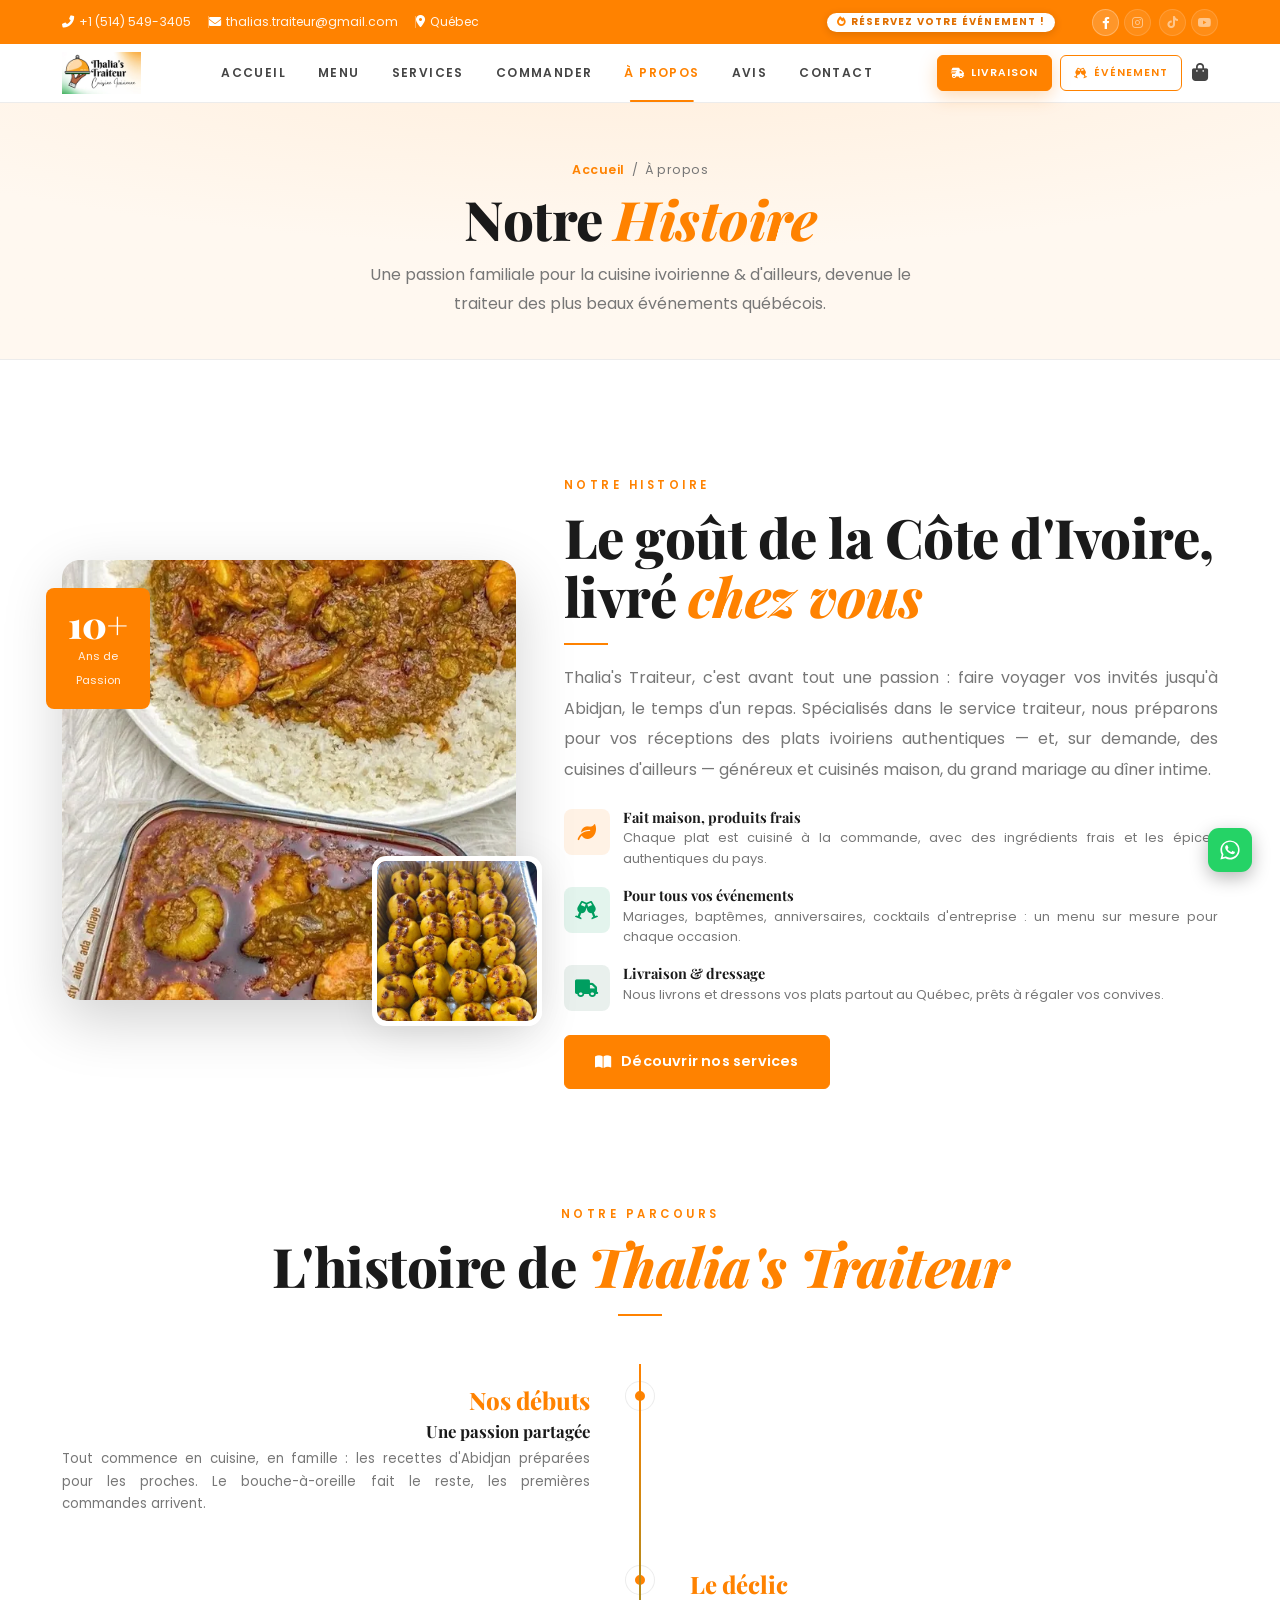
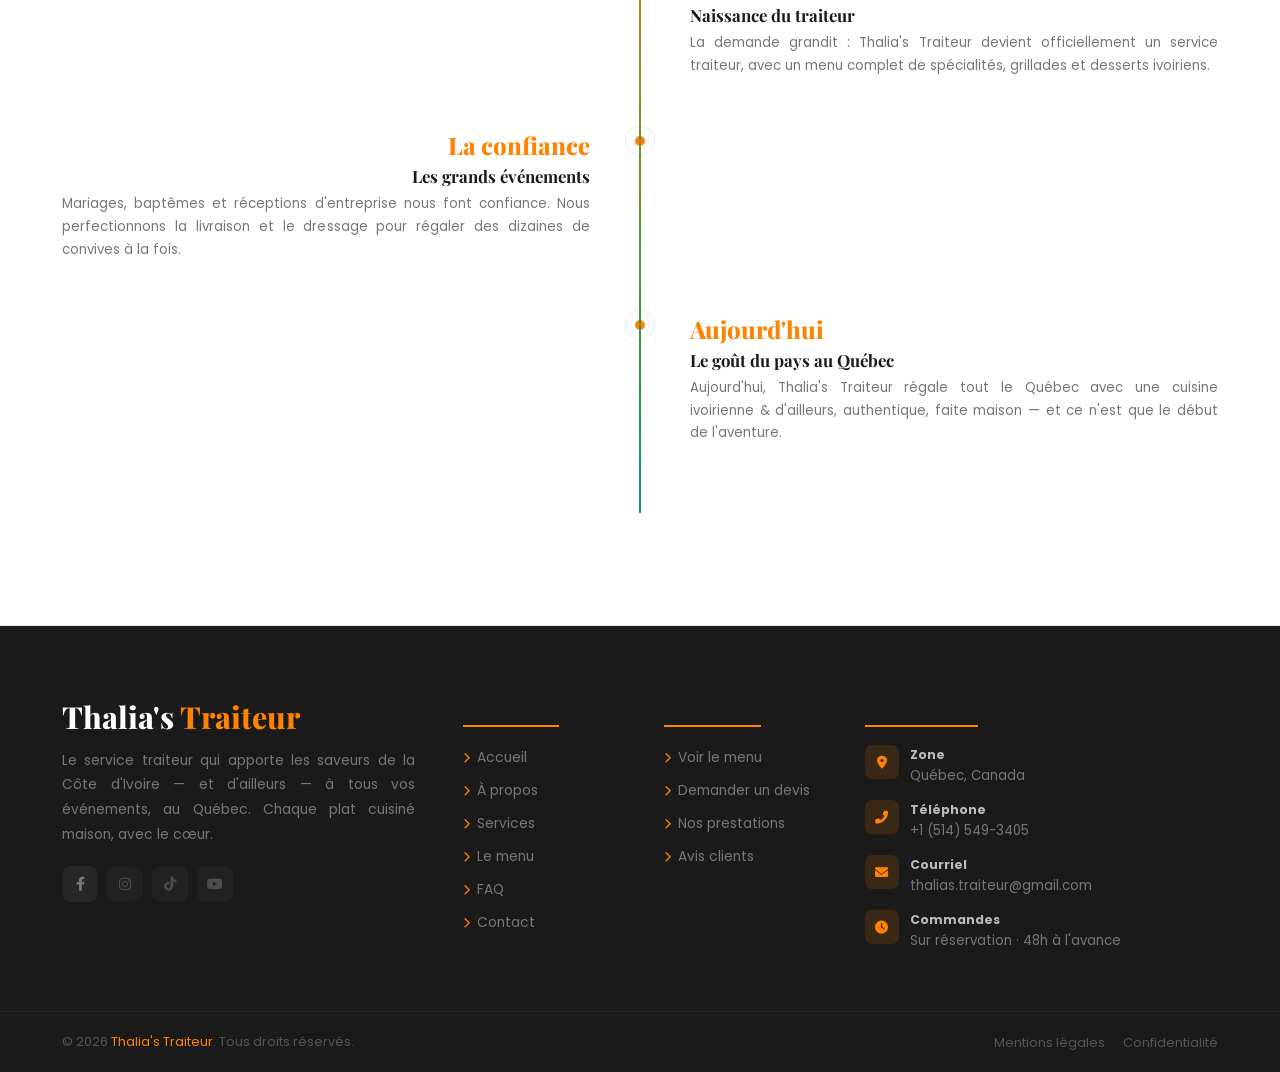
==== commit 53697d69: "Retire le selecteur de theme, ajoute la section presse et un CTA mobile collant - Supprime le bouton" ====
--- a/ThaliasTraiteur/apropos.html
+++ b/ThaliasTraiteur/apropos.html
@@ -7,7 +7,7 @@
    <meta name="author" content="Thalia's Traiteur">
    <meta name="description" content="L'histoire de Thalia's Traiteur : une passion familiale pour la cuisine ivoirienne, devenue service traiteur pour les événements au Québec.">
    <title>À propos — traiteur ivoirien au Québec | Thalia's Traiteur</title>
-   <link rel="canonical" href="https://dovrom.github.io/ThaliasTraiteur/apropos.html" />
+   <link rel="canonical" href="https://thaliastraiteur.com/apropos.html" />
    <!-- Favicon + SEO / partage — og:url, og:image et canonical sont
         générées en absolu par tools/seo.py (SITE_URL). -->
    <link rel="icon" type="image/png" href="img/favicon.png" />
@@ -19,21 +19,20 @@
    <meta property="og:locale" content="fr_CA" />
    <meta property="og:title" content="À propos — traiteur ivoirien au Québec | Thalia's Traiteur" />
    <meta property="og:description" content="L'histoire de Thalia's Traiteur : une passion familiale pour la cuisine ivoirienne, devenue service traiteur pour les événements au Québec." />
-   <meta property="og:image" content="https://dovrom.github.io/ThaliasTraiteur/img/banner-img.webp" />
-   <meta property="og:url" content="https://dovrom.github.io/ThaliasTraiteur/apropos.html" />
+   <meta property="og:image" content="https://thaliastraiteur.com/img/banner-img.webp" />
+   <meta property="og:url" content="https://thaliastraiteur.com/apropos.html" />
    <meta name="twitter:card" content="summary_large_image" />
    <meta name="twitter:title" content="À propos — traiteur ivoirien au Québec | Thalia's Traiteur" />
    <meta name="twitter:description" content="L'histoire de Thalia's Traiteur : une passion familiale pour la cuisine ivoirienne, devenue service traiteur pour les événements au Québec." />
-   <meta name="twitter:image" content="https://dovrom.github.io/ThaliasTraiteur/img/banner-img.webp" />
-
-   <script>(function(){try{var t=localStorage.getItem("tt-theme");if(t)document.documentElement.setAttribute("data-theme",t);}catch(e){}})();</script>
+   <meta name="twitter:image" content="https://thaliastraiteur.com/img/banner-img.webp" />
+
    <link rel="preconnect" href="https://fonts.googleapis.com" />
    <link rel="preconnect" href="https://fonts.gstatic.com" crossorigin />
    <link href="https://fonts.googleapis.com/css2?family=Playfair+Display:wght@400;700;900&family=Poppins:wght@300;400;500;600;700&family=Dancing+Script:wght@700&display=swap" rel="stylesheet" />
    <link href="css/bootstrap.min.css" rel="stylesheet" />
    <link rel="stylesheet" href="css/all.min.css?v=3919fcba" />
    <link rel="stylesheet" href="css/style.css" />
-   <link rel="stylesheet" href="css/redesign.css" />
+   <link rel="stylesheet" href="css/redesign.css?v=a53022ce" />
    <link rel="stylesheet" href="css/excellence.css" />
    <link rel="stylesheet" href="css/sweetalert2.min.css" />
 </head>
@@ -64,7 +63,6 @@
          </a>
          <div class="nav-actions d-flex align-items-center gap-2 order-lg-last">
             <button class="tt-cart-btn" data-cart-toggle type="button" title="Mon panier" aria-label="Mon panier"><i class="fas fa-shopping-bag"></i><span class="tt-cart-count">0</span></button>
-            <button id="themeToggle" class="tt-theme-btn" type="button" title="Changer de thème" aria-label="Changer de thème"><i class="fas fa-palette"></i></button>
             <button class="navbar-toggler border-0 d-lg-none" type="button" data-bs-toggle="collapse" data-bs-target="#navmenu" aria-label="Ouvrir le menu"><i class="fas fa-bars"></i></button>
          </div>
          <div class="collapse navbar-collapse order-lg-2" id="navmenu">
@@ -202,10 +200,10 @@
    <script src="js/jquery-3.7.1.min.js"></script>
    <script src="js/bootstrap.bundle.min.js"></script>
    <script src="js/order-type.js"></script>
-   <script src="js/cart.js"></script>
-   <script src="js/theme-switch.js"></script>
-   <button id="btt" onclick="window.scrollTo({top:0,behavior:'smooth'})" aria-label="Haut de page" title="Haut de page"><i class="fas fa-chevron-up"></i></button>
+   <script src="js/cart.js"></script>   <button id="btt" onclick="window.scrollTo({top:0,behavior:'smooth'})" aria-label="Haut de page" title="Haut de page"><i class="fas fa-chevron-up"></i></button>
    <script>(function(){var b=document.getElementById("btt");if(b)window.addEventListener("scroll",function(){b.classList.toggle("show",window.scrollY>300);});})();</script>
+   <!-- Sticky mobile order CTA -->
+   <a href="commander.html" class="tt-sticky-cta"><i class="fas fa-utensils"></i>Commander maintenant</a>
 </body>
 
 </html>
--- a/ThaliasTraiteur/css/redesign.css
+++ b/ThaliasTraiteur/css/redesign.css
@@ -1599,14 +1599,6 @@
   .btn-ed--solid, .btn-red, .btn-ed--ghost { font-size: 0.82rem; }
 }
 
-/* Theme switcher as a header icon (identical to the cart icon) */
-.tt-theme-btn {
-  background: none; border: none; cursor: pointer;
-  color: var(--text); font-size: 1.15rem; padding: 6px 10px;
-  line-height: 1; border-radius: 8px; transition: color 0.2s, background 0.2s;
-}
-.tt-theme-btn:hover { color: var(--primary); background: var(--surface-2); }
-
 /* Remove rating stars on menu cards + dish popup */
 .mstars, #mpStars { display: none !important; }
 
@@ -1624,3 +1616,114 @@
   font-size: 0.72rem; font-weight: 700; letter-spacing: 0.2px;
   box-shadow: 0 3px 10px rgba(0, 0, 0, 0.22);
 }
+
+/* ---- Hero image slideshow (auto-rotating, crossfade) ---- */
+.hero-media { height: 560px; }
+.hero-media .hs-slide {
+  position: absolute;
+  inset: 0;
+  width: 100%;
+  height: 100%;
+  object-fit: cover;
+  border-radius: 10px;
+  opacity: 0;
+  transition: opacity 1.2s ease;
+  z-index: 0;
+}
+.hero-media .hs-slide.active { opacity: 1; z-index: 1; }
+@media (max-width: 991.98px) {
+  .hero-media { height: 42vh; min-height: 240px; max-height: 420px; }
+}
+@media (max-width: 600px) {
+  .hero-media { height: 40vh; min-height: 220px; }
+}
+
+/* ---- Press mentions ("Ils ont parlé de nous") ---- */
+.pressgrid {
+  display: grid;
+  grid-template-columns: repeat(2, 1fr);
+  gap: 24px;
+  max-width: 900px;
+  margin: 0 auto;
+}
+.presscard {
+  display: block;
+  background: var(--surface);
+  border: 1px solid var(--border);
+  border-radius: 18px;
+  padding: 30px 28px;
+  text-decoration: none;
+  color: inherit;
+  box-shadow: 0 16px 44px rgba(0, 0, 0, 0.06);
+}
+.presscard-src {
+  display: flex;
+  align-items: center;
+  gap: 8px;
+  font-family: "Poppins", sans-serif;
+  font-size: 0.78rem;
+  font-weight: 700;
+  letter-spacing: 0.3px;
+  text-transform: uppercase;
+  color: var(--primary);
+  margin-bottom: 14px;
+}
+.presscard-src span {
+  color: var(--text-muted);
+  font-weight: 500;
+  text-transform: none;
+  letter-spacing: 0;
+}
+.presscard h3 {
+  font-family: "Playfair Display", serif;
+  font-size: 1.25rem;
+  line-height: 1.35;
+  margin: 0 0 12px;
+  color: var(--heading, var(--text));
+}
+.presscard p {
+  color: var(--text-muted);
+  font-size: 0.95rem;
+  line-height: 1.65;
+  margin: 0 0 18px;
+}
+.presscard-cta {
+  display: inline-flex;
+  align-items: center;
+  gap: 8px;
+  font-weight: 600;
+  font-size: 0.9rem;
+  color: var(--primary);
+}
+.presscard-cta i { font-size: 0.78rem; }
+@media (max-width: 767.98px) {
+  .pressgrid { grid-template-columns: 1fr; gap: 18px; }
+  .presscard { padding: 24px 22px; }
+}
+
+/* ---- Sticky mobile order CTA (stacks left of the WhatsApp bubble) ---- */
+.tt-sticky-cta { display: none; }
+@media (max-width: 767.98px) {
+  .tt-sticky-cta {
+    display: flex;
+    align-items: center;
+    justify-content: center;
+    gap: 10px;
+    position: fixed;
+    left: 14px;
+    right: 72px;
+    bottom: 14px;
+    z-index: 9989;
+    height: 50px;
+    border-radius: 14px;
+    background: var(--primary);
+    color: #fff;
+    font-family: "Poppins", sans-serif;
+    font-weight: 700;
+    font-size: 0.92rem;
+    text-decoration: none;
+    box-shadow: 0 10px 26px rgba(var(--primary-rgb), 0.35);
+  }
+  .tt-sticky-cta:active { transform: scale(0.98); }
+  body { padding-bottom: 78px; }
+}
